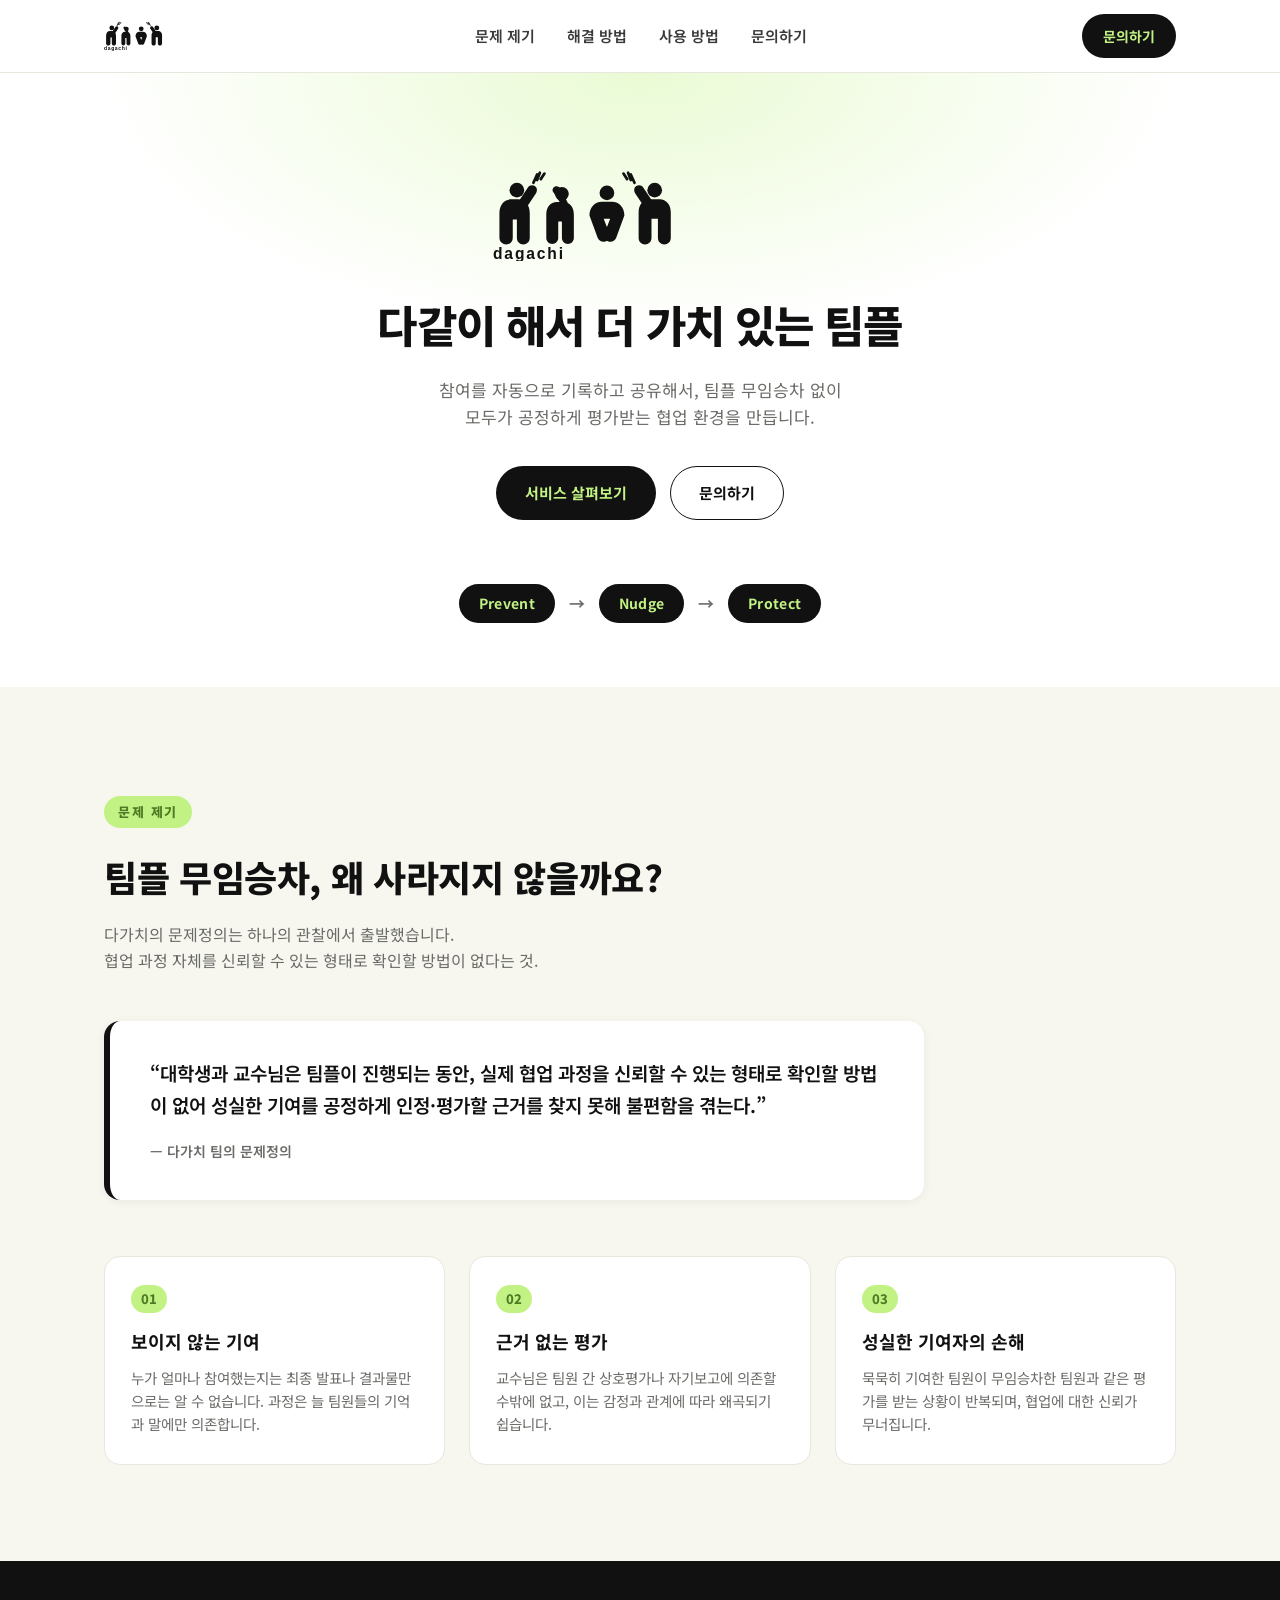
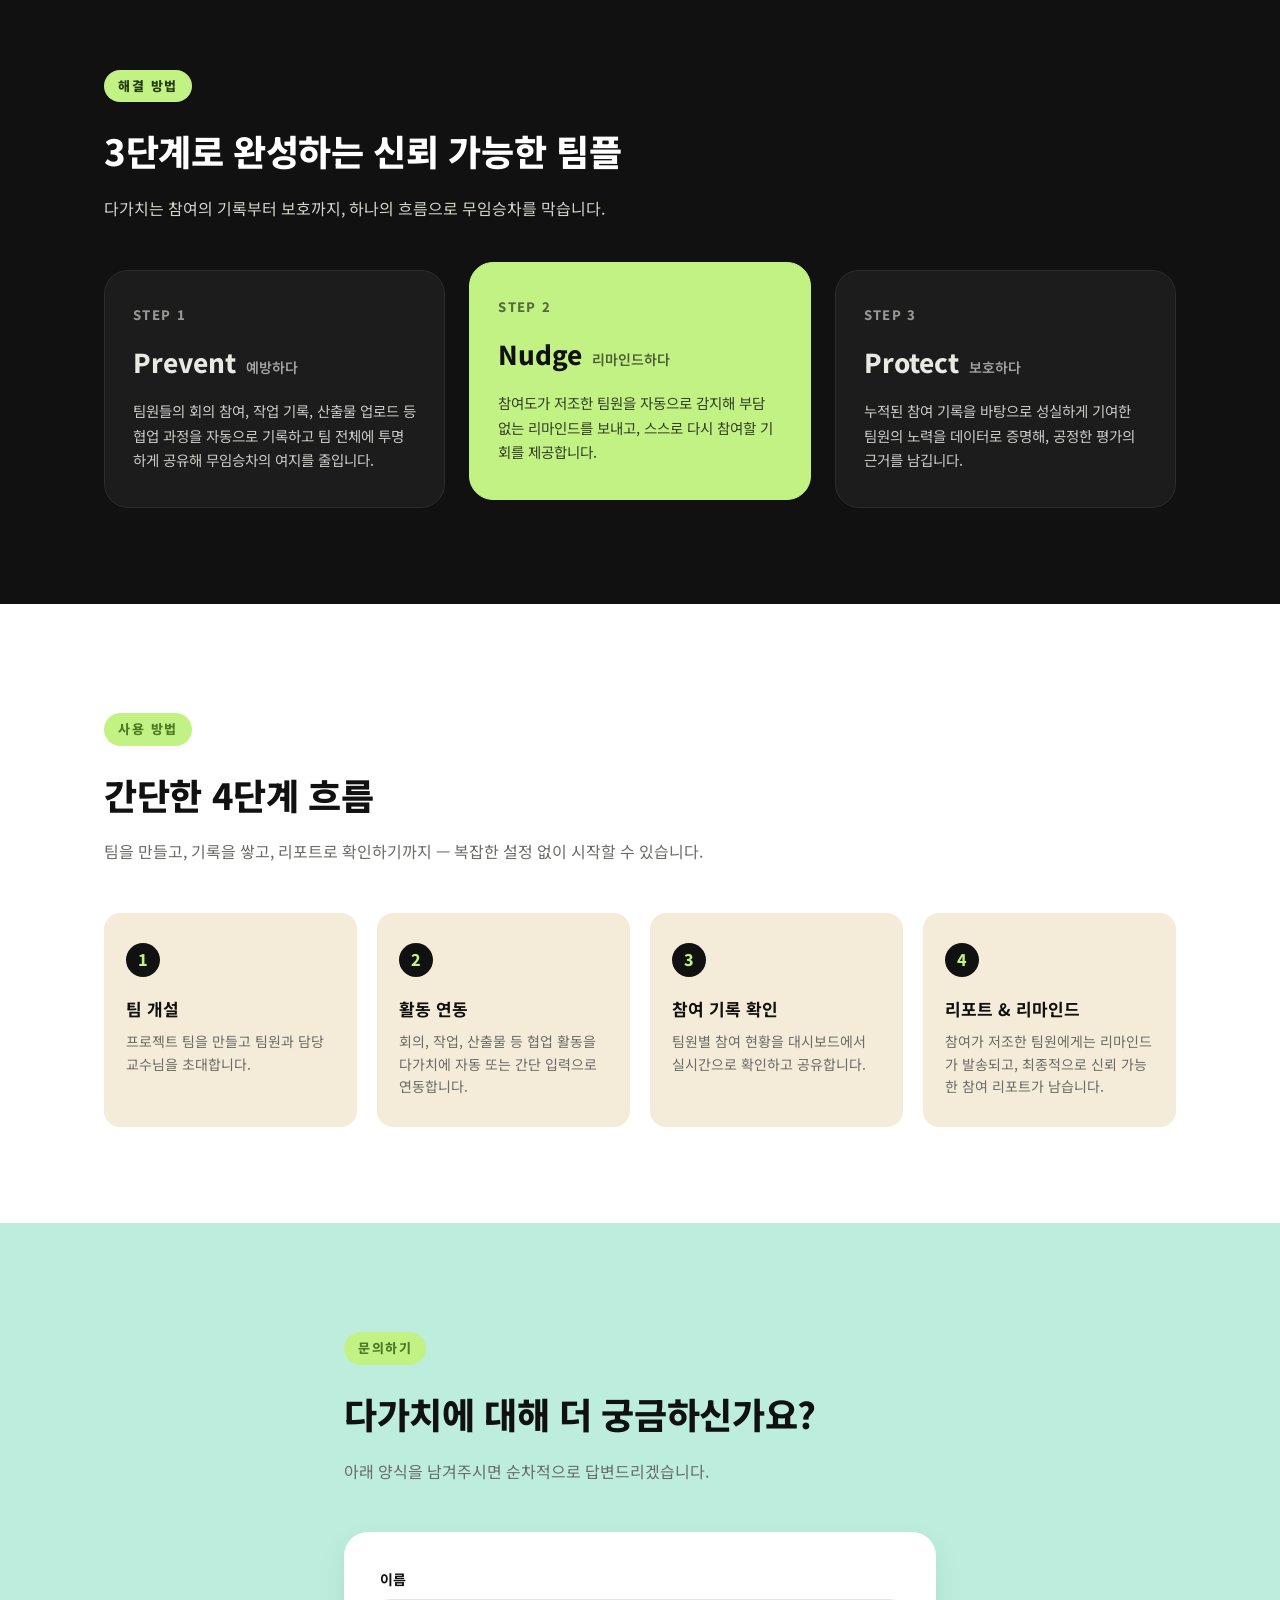
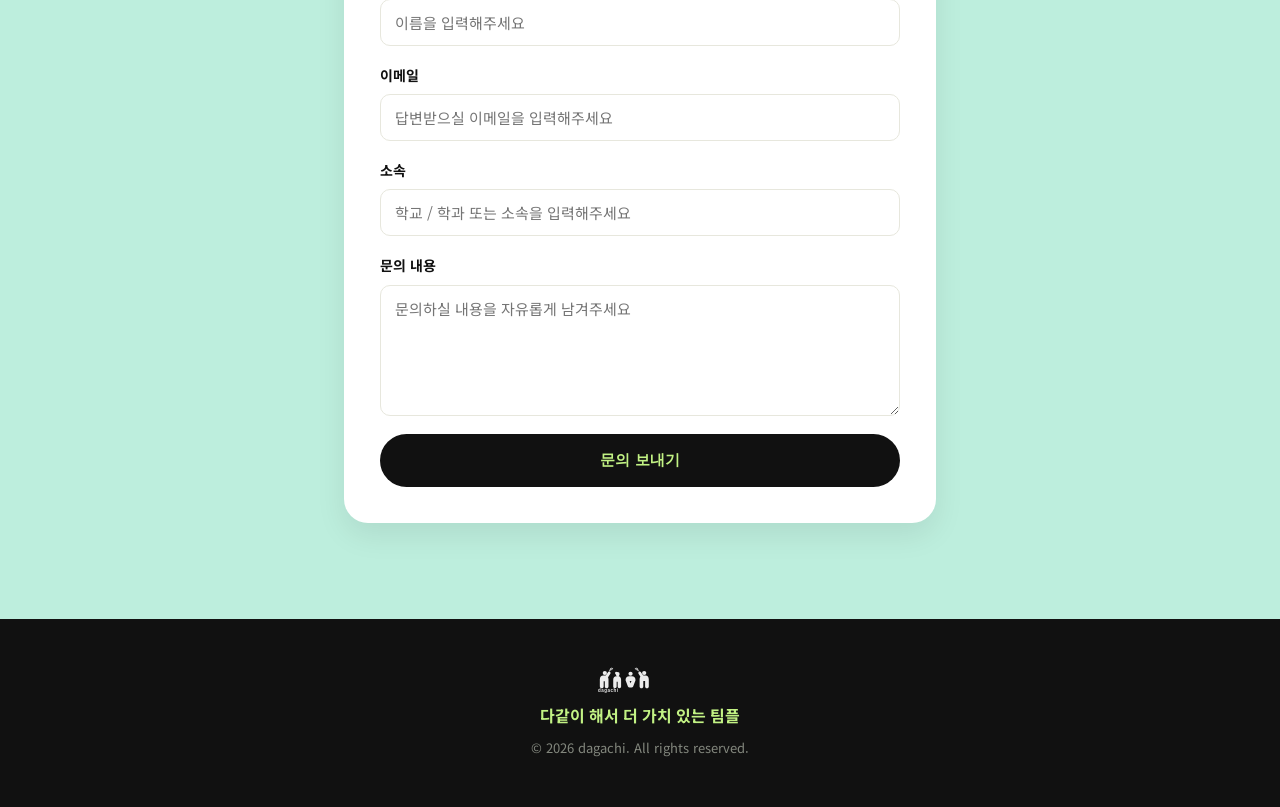
==== index.html @ b587f2cd "Add 다가치 intro website (Prevent-Nudge-Protect landing page) Static one-page site with hero, problem s" ====
<!DOCTYPE html>
<html lang="ko">
<head>
<meta charset="UTF-8">
<meta name="viewport" content="width=device-width, initial-scale=1.0">
<title>다가치 | 다같이 해서 더 가치 있는 팀플</title>
<meta name="description" content="다가치는 팀플 무임승차를 예방(Prevent)하고, 저조한 참여를 리마인드(Nudge)하며, 성실한 기여를 보호(Protect)하는 팀 프로젝트 협업 신뢰 서비스입니다.">
<link rel="icon" type="image/svg+xml" href="assets/favicon.svg">
<link rel="preconnect" href="https://fonts.googleapis.com">
<link rel="preconnect" href="https://fonts.gstatic.com" crossorigin>
<link href="https://fonts.googleapis.com/css2?family=Pretendard:wght@400;500;600;700;800&family=Noto+Sans+KR:wght@400;500;700;900&display=swap" rel="stylesheet">
<link rel="stylesheet" href="styles.css">
</head>
<body>

<header class="site-header" id="top">
  <div class="container header-inner">
    <a class="brand" href="#top">
      <img src="assets/logo.svg" alt="다가치 로고" class="brand-logo">
    </a>
    <nav class="nav" aria-label="주요 메뉴">
      <a href="#problem">문제 제기</a>
      <a href="#solution">해결 방법</a>
      <a href="#howto">사용 방법</a>
      <a href="#contact">문의하기</a>
    </nav>
    <a href="#contact" class="btn btn-primary btn-small">문의하기</a>
  </div>
</header>

<main>

  <!-- 1. Hero -->
  <section class="hero">
    <div class="container hero-inner">
      <img src="assets/logo.svg" alt="다가치 로고" class="hero-logo">
      <p class="hero-tagline">다같이 해서 더 가치 있는 팀플</p>
      <p class="hero-sub">참여를 자동으로 기록하고 공유해서, 팀플 무임승차 없이<br class="only-desktop"> 모두가 공정하게 평가받는 협업 환경을 만듭니다.</p>
      <div class="hero-actions">
        <a href="#solution" class="btn btn-primary">서비스 살펴보기</a>
        <a href="#contact" class="btn btn-outline">문의하기</a>
      </div>
    </div>
    <div class="hero-badge-row">
      <span class="chip">Prevent</span>
      <span class="chip-arrow">→</span>
      <span class="chip">Nudge</span>
      <span class="chip-arrow">→</span>
      <span class="chip">Protect</span>
    </div>
  </section>

  <!-- 2. Problem -->
  <section class="problem" id="problem">
    <div class="container">
      <p class="eyebrow">문제 제기</p>
      <h2 class="section-title">팀플 무임승차, 왜 사라지지 않을까요?</h2>
      <p class="section-desc">
        다가치의 문제정의는 하나의 관찰에서 출발했습니다.<br>
        협업 과정 자체를 신뢰할 수 있는 형태로 확인할 방법이 없다는 것.
      </p>

      <blockquote class="problem-quote">
        “대학생과 교수님은 팀플이 진행되는 동안, 실제 협업 과정을 신뢰할 수 있는 형태로
        확인할 방법이 없어 성실한 기여를 공정하게 인정·평가할 근거를 찾지 못해
        불편함을 겪는다.”
        <span class="quote-source">— 다가치 팀의 문제정의</span>
      </blockquote>

      <div class="problem-grid">
        <div class="problem-card">
          <span class="problem-num">01</span>
          <h3>보이지 않는 기여</h3>
          <p>누가 얼마나 참여했는지는 최종 발표나 결과물만으로는 알 수 없습니다. 과정은 늘 팀원들의 기억과 말에만 의존합니다.</p>
        </div>
        <div class="problem-card">
          <span class="problem-num">02</span>
          <h3>근거 없는 평가</h3>
          <p>교수님은 팀원 간 상호평가나 자기보고에 의존할 수밖에 없고, 이는 감정과 관계에 따라 왜곡되기 쉽습니다.</p>
        </div>
        <div class="problem-card">
          <span class="problem-num">03</span>
          <h3>성실한 기여자의 손해</h3>
          <p>묵묵히 기여한 팀원이 무임승차한 팀원과 같은 평가를 받는 상황이 반복되며, 협업에 대한 신뢰가 무너집니다.</p>
        </div>
      </div>
    </div>
  </section>

  <!-- 3. Solution -->
  <section class="solution" id="solution">
    <div class="container">
      <p class="eyebrow eyebrow-light">해결 방법</p>
      <h2 class="section-title section-title-light">3단계로 완성하는 신뢰 가능한 팀플</h2>
      <p class="section-desc section-desc-light">
        다가치는 참여의 기록부터 보호까지, 하나의 흐름으로 무임승차를 막습니다.
      </p>

      <div class="solution-steps">
        <div class="step-card">
          <div class="step-index">STEP 1</div>
          <h3 class="step-title">Prevent<span class="step-kor">예방하다</span></h3>
          <p class="step-desc">팀원들의 회의 참여, 작업 기록, 산출물 업로드 등 협업 과정을 자동으로 기록하고 팀 전체에 투명하게 공유해 무임승차의 여지를 줄입니다.</p>
        </div>
        <div class="step-card step-card-accent">
          <div class="step-index">STEP 2</div>
          <h3 class="step-title">Nudge<span class="step-kor">리마인드하다</span></h3>
          <p class="step-desc">참여도가 저조한 팀원을 자동으로 감지해 부담 없는 리마인드를 보내고, 스스로 다시 참여할 기회를 제공합니다.</p>
        </div>
        <div class="step-card">
          <div class="step-index">STEP 3</div>
          <h3 class="step-title">Protect<span class="step-kor">보호하다</span></h3>
          <p class="step-desc">누적된 참여 기록을 바탕으로 성실하게 기여한 팀원의 노력을 데이터로 증명해, 공정한 평가의 근거를 남깁니다.</p>
        </div>
      </div>
    </div>
  </section>

  <!-- 4. How to use -->
  <section class="howto" id="howto">
    <div class="container">
      <p class="eyebrow">사용 방법</p>
      <h2 class="section-title">간단한 4단계 흐름</h2>
      <p class="section-desc">팀을 만들고, 기록을 쌓고, 리포트로 확인하기까지 — 복잡한 설정 없이 시작할 수 있습니다.</p>

      <ol class="flow">
        <li class="flow-item">
          <div class="flow-num">1</div>
          <h3>팀 개설</h3>
          <p>프로젝트 팀을 만들고 팀원과 담당 교수님을 초대합니다.</p>
        </li>
        <li class="flow-item">
          <div class="flow-num">2</div>
          <h3>활동 연동</h3>
          <p>회의, 작업, 산출물 등 협업 활동을 다가치에 자동 또는 간단 입력으로 연동합니다.</p>
        </li>
        <li class="flow-item">
          <div class="flow-num">3</div>
          <h3>참여 기록 확인</h3>
          <p>팀원별 참여 현황을 대시보드에서 실시간으로 확인하고 공유합니다.</p>
        </li>
        <li class="flow-item">
          <div class="flow-num">4</div>
          <h3>리포트 &amp; 리마인드</h3>
          <p>참여가 저조한 팀원에게는 리마인드가 발송되고, 최종적으로 신뢰 가능한 참여 리포트가 남습니다.</p>
        </li>
      </ol>
    </div>
  </section>

  <!-- 5. Contact -->
  <section class="contact" id="contact">
    <div class="container contact-inner">
      <p class="eyebrow">문의하기</p>
      <h2 class="section-title">다가치에 대해 더 궁금하신가요?</h2>
      <p class="section-desc">아래 양식을 남겨주시면 순차적으로 답변드리겠습니다.</p>

      <form class="contact-form" id="contact-form">
        <div class="form-row">
          <label for="name">이름</label>
          <input type="text" id="name" name="name" placeholder="이름을 입력해주세요">
        </div>
        <div class="form-row">
          <label for="email">이메일</label>
          <input type="email" id="email" name="email" placeholder="답변받으실 이메일을 입력해주세요">
        </div>
        <div class="form-row">
          <label for="affiliation">소속</label>
          <input type="text" id="affiliation" name="affiliation" placeholder="학교 / 학과 또는 소속을 입력해주세요">
        </div>
        <div class="form-row">
          <label for="message">문의 내용</label>
          <textarea id="message" name="message" rows="5" placeholder="문의하실 내용을 자유롭게 남겨주세요"></textarea>
        </div>
        <button type="submit" class="btn btn-primary btn-full">문의 보내기</button>
        <p class="form-note" id="form-note" hidden></p>
      </form>
    </div>
  </section>

</main>

<footer class="site-footer">
  <div class="container footer-inner">
    <img src="assets/logo.svg" alt="다가치 로고" class="footer-logo">
    <p class="footer-tagline">다같이 해서 더 가치 있는 팀플</p>
    <p class="footer-copy">© 2026 dagachi. All rights reserved.</p>
  </div>
</footer>

<script src="script.js"></script>
</body>
</html>
---- styles.css ----
/* ---------- Tokens ---------- */
:root{
  --ink: #111111;
  --ink-soft: #3a3a3a;
  --gray: #6b6b68;
  --paper: #ffffff;
  --cream: #f7f7f0;
  --line: #e7e7dd;

  --lime: #c2f284;
  --lime-dark: #8fce4b;
  --lime-deep: #4f7a25;
  --mint: #bdeedd;
  --sand: #f4ecd8;

  --radius-sm: 10px;
  --radius-md: 16px;
  --radius-lg: 24px;
  --shadow-sm: 0 2px 10px rgba(17,17,17,0.06);
  --shadow-md: 0 12px 30px rgba(17,17,17,0.08);

  --font: 'Pretendard', 'Noto Sans KR', -apple-system, BlinkMacSystemFont, 'Segoe UI', Roboto, sans-serif;
}

*{ box-sizing: border-box; }
html{ scroll-behavior: smooth; }
body{
  margin:0;
  font-family: var(--font);
  color: var(--ink);
  background: var(--paper);
  line-height: 1.6;
  -webkit-font-smoothing: antialiased;
}
img{ max-width:100%; display:block; }
a{ color:inherit; text-decoration:none; }
ul, ol{ margin:0; padding:0; list-style:none; }

.container{
  width: 100%;
  max-width: 1120px;
  margin: 0 auto;
  padding: 0 24px;
}

.only-desktop{ display:inline; }
@media (max-width:640px){ .only-desktop{ display:none; } }

/* ---------- Buttons & chips ---------- */
.btn{
  display:inline-flex;
  align-items:center;
  justify-content:center;
  gap:8px;
  padding: 14px 28px;
  border-radius: 999px;
  font-weight:700;
  font-size:15px;
  border: 1.5px solid transparent;
  cursor:pointer;
  transition: transform .15s ease, box-shadow .15s ease, background-color .15s ease, color .15s ease;
}
.btn-primary{
  background: var(--ink);
  color: var(--lime);
}
.btn-primary:hover{ transform: translateY(-2px); box-shadow: var(--shadow-md); }
.btn-outline{
  background: transparent;
  border-color: var(--ink);
  color: var(--ink);
}
.btn-outline:hover{ background: var(--ink); color: var(--lime); }
.btn-small{ padding:10px 20px; font-size:14px; }
.btn-full{ width:100%; padding:16px 28px; }

.chip{
  display:inline-block;
  padding: 8px 20px;
  border-radius: 999px;
  background: var(--ink);
  color: var(--lime);
  font-weight:700;
  font-size:14px;
  letter-spacing: .02em;
}
.chip-arrow{ color: var(--gray); font-weight:700; }

/* ---------- Header ---------- */
.site-header{
  position: sticky;
  top:0;
  z-index: 50;
  background: rgba(255,255,255,0.86);
  backdrop-filter: blur(10px);
  border-bottom: 1px solid var(--line);
}
.header-inner{
  display:flex;
  align-items:center;
  justify-content:space-between;
  padding-top:14px;
  padding-bottom:14px;
}
.brand-logo{ height: 30px; width:auto; }
.nav{ display:flex; gap:32px; }
.nav a{ font-weight:600; font-size:15px; color: var(--ink-soft); }
.nav a:hover{ color: var(--ink); }
@media (max-width: 780px){
  .nav{ display:none; }
}

/* ---------- Hero ---------- */
.hero{
  padding: 96px 0 64px;
  text-align:center;
  background:
    radial-gradient(60% 60% at 50% 0%, rgba(194,242,132,0.35), rgba(194,242,132,0) 70%),
    var(--paper);
}
.hero-inner{ display:flex; flex-direction:column; align-items:center; }
.hero-logo{ height: 92px; width:auto; margin-bottom: 28px; }
.hero-tagline{
  font-size: clamp(28px, 4.5vw, 44px);
  font-weight: 800;
  margin: 0 0 16px;
  letter-spacing: -0.02em;
}
.hero-sub{
  color: var(--gray);
  font-size: 17px;
  max-width: 560px;
  margin: 0 0 36px;
}
.hero-actions{ display:flex; gap:14px; flex-wrap:wrap; justify-content:center; }
.hero-badge-row{
  display:flex;
  align-items:center;
  justify-content:center;
  gap:14px;
  margin-top: 64px;
  flex-wrap: wrap;
}

/* ---------- Section shared ---------- */
section{ padding: 96px 0; }
.eyebrow{
  display:inline-block;
  font-weight:800;
  font-size:13px;
  letter-spacing: .12em;
  text-transform: uppercase;
  color: var(--lime-deep);
  background: var(--lime);
  padding: 6px 14px;
  border-radius: 999px;
  margin-bottom: 20px;
}
.eyebrow-light{ background: var(--lime); color:#233a10; }
.section-title{
  font-size: clamp(26px, 3.4vw, 36px);
  font-weight: 800;
  margin: 0 0 16px;
  letter-spacing: -0.01em;
}
.section-title-light{ color: var(--paper); }
.section-desc{
  color: var(--gray);
  font-size: 16px;
  max-width: 640px;
  margin: 0 0 48px;
}
.section-desc-light{ color: #cfd6c6; }

/* ---------- Problem ---------- */
.problem{ background: var(--cream); }
.problem-quote{
  margin: 0 0 56px;
  padding: 36px 40px;
  background: var(--paper);
  border-left: 6px solid var(--ink);
  border-radius: var(--radius-md);
  box-shadow: var(--shadow-sm);
  font-size: 19px;
  font-weight: 600;
  line-height: 1.7;
  color: var(--ink);
  max-width: 820px;
}
.quote-source{
  display:block;
  margin-top: 18px;
  font-size: 14px;
  font-weight: 600;
  color: var(--gray);
}
.problem-grid{
  display:grid;
  grid-template-columns: repeat(3, 1fr);
  gap: 24px;
}
@media (max-width: 860px){ .problem-grid{ grid-template-columns: 1fr; } }
.problem-card{
  background: var(--paper);
  border: 1px solid var(--line);
  border-radius: var(--radius-md);
  padding: 28px 26px;
}
.problem-num{
  display:inline-block;
  font-weight:800;
  font-size: 13px;
  color: var(--lime-deep);
  background: var(--lime);
  padding: 4px 10px;
  border-radius: 999px;
  margin-bottom: 14px;
}
.problem-card h3{ margin: 0 0 10px; font-size: 18px; }
.problem-card p{ margin:0; color: var(--gray); font-size: 14.5px; }

/* ---------- Solution ---------- */
.solution{ background: var(--ink); }
.solution-steps{
  display:grid;
  grid-template-columns: repeat(3, 1fr);
  gap: 24px;
}
@media (max-width: 860px){ .solution-steps{ grid-template-columns: 1fr; } }
.step-card{
  background: #1c1c1c;
  border: 1px solid #2c2c2c;
  border-radius: var(--radius-lg);
  padding: 34px 28px;
  color: #e9e9e3;
}
.step-card-accent{
  background: var(--lime);
  color: var(--ink);
  border-color: var(--lime);
  transform: translateY(-8px);
}
.step-index{
  font-size: 13px;
  font-weight: 800;
  letter-spacing: .1em;
  opacity: .6;
  margin-bottom: 16px;
}
.step-title{
  font-size: 26px;
  font-weight: 800;
  margin: 0 0 16px;
  display:flex;
  align-items:baseline;
  gap: 10px;
}
.step-kor{ font-size: 14px; font-weight:600; opacity:.65; }
.step-desc{ margin:0; font-size: 14.5px; line-height: 1.7; opacity:.85; }
.step-card-accent .step-desc{ opacity: .8; }

/* ---------- How to use ---------- */
.howto{ background: var(--paper); }
.flow{
  display:grid;
  grid-template-columns: repeat(4, 1fr);
  gap: 20px;
}
@media (max-width: 900px){ .flow{ grid-template-columns: 1fr 1fr; } }
@media (max-width: 560px){ .flow{ grid-template-columns: 1fr; } }
.flow-item{
  position:relative;
  background: var(--sand);
  border-radius: var(--radius-md);
  padding: 30px 22px;
}
.flow-num{
  width: 34px; height:34px;
  border-radius: 50%;
  background: var(--ink);
  color: var(--lime);
  display:flex; align-items:center; justify-content:center;
  font-weight:800;
  margin-bottom: 18px;
}
.flow-item h3{ margin:0 0 8px; font-size:17px; }
.flow-item p{ margin:0; color: var(--gray); font-size:14px; }

/* ---------- Contact ---------- */
.contact{ background: var(--mint); }
.contact-inner{ max-width: 640px; }
.contact-form{
  background: var(--paper);
  border-radius: var(--radius-lg);
  padding: 36px;
  box-shadow: var(--shadow-md);
  display:flex;
  flex-direction: column;
  gap: 18px;
}
.form-row{ display:flex; flex-direction:column; gap:8px; }
.form-row label{ font-size:14px; font-weight:700; }
.form-row input,
.form-row textarea{
  border: 1.5px solid var(--line);
  border-radius: var(--radius-sm);
  padding: 12px 14px;
  font-family: inherit;
  font-size: 15px;
  color: var(--ink);
  background: var(--paper);
  resize: vertical;
  transition: border-color .15s ease, box-shadow .15s ease;
}
.form-row input:focus,
.form-row textarea:focus{
  outline:none;
  border-color: var(--lime-dark);
  box-shadow: 0 0 0 4px rgba(194,242,132,0.4);
}
.form-note{
  text-align:center;
  font-size: 14px;
  font-weight:600;
  color: var(--lime-deep);
}

/* ---------- Footer ---------- */
.site-footer{
  background: var(--ink);
  color: #cfd6c6;
  padding: 48px 0;
}
.footer-inner{ text-align:center; display:flex; flex-direction:column; align-items:center; gap:10px; }
.footer-logo{ height: 26px; filter: invert(1) brightness(1.6); opacity:.92; }
.footer-tagline{ font-weight:700; color: var(--lime); margin:0; }
.footer-copy{ font-size:13px; opacity:.6; margin:0; }
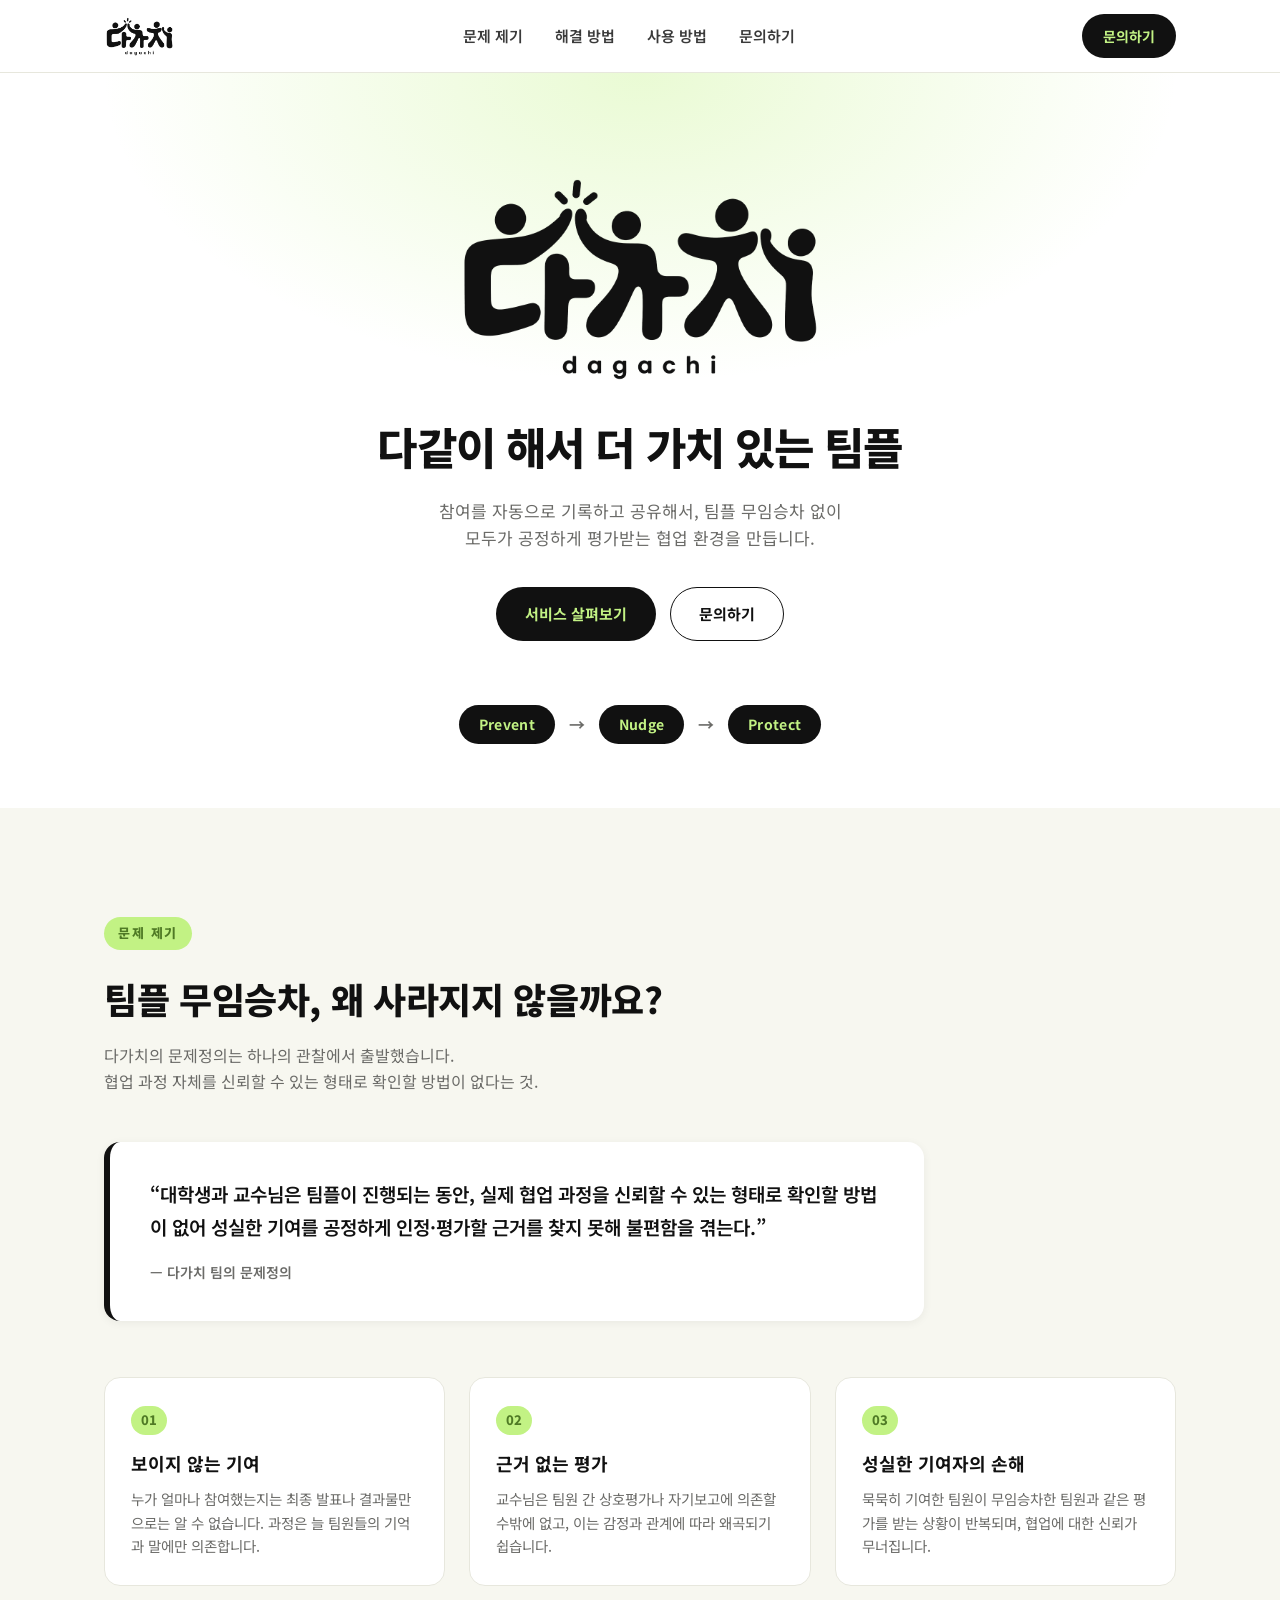
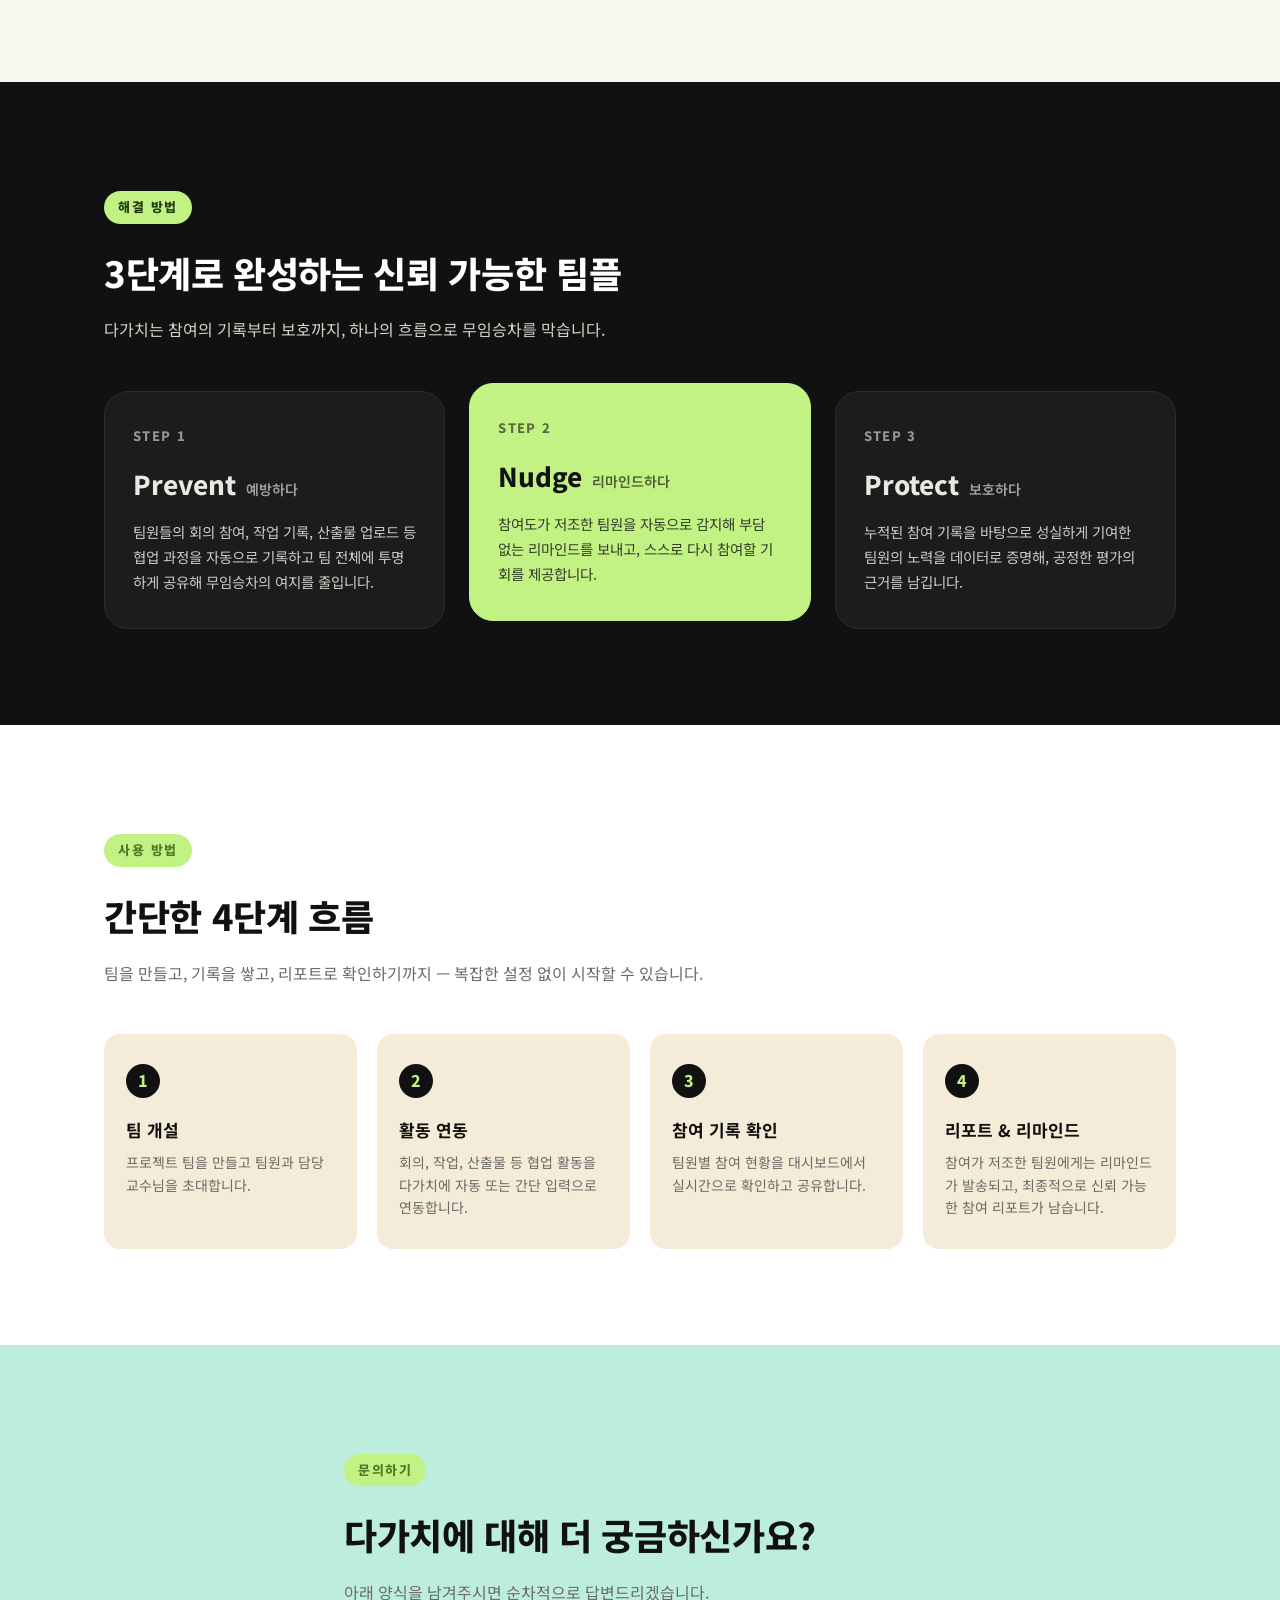
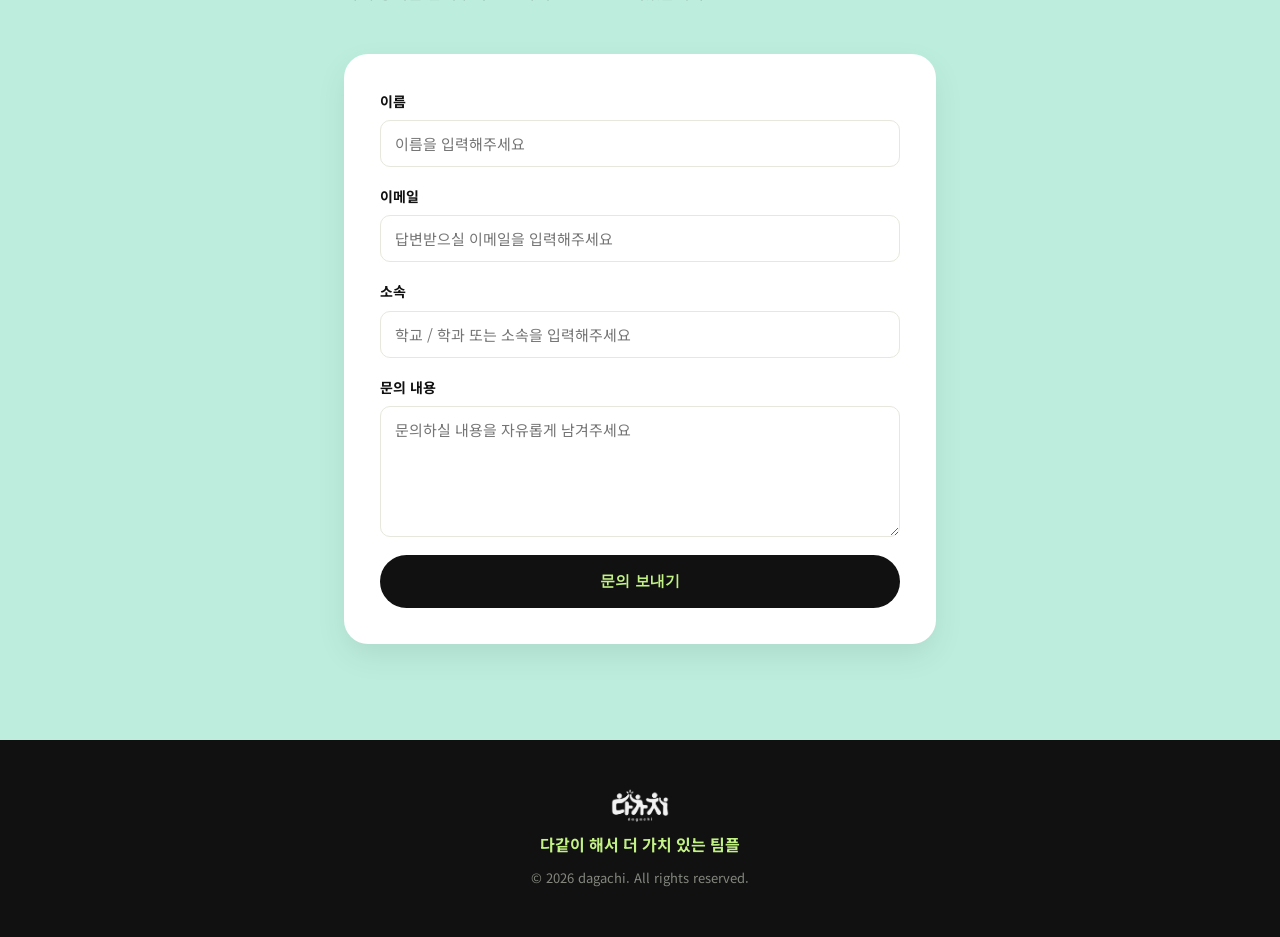
==== commit 99528e50: "Replace placeholder logo with real 다가치 brand mark Crop the uploaded 다가치.png into transparent-backgro" ====
--- a/index.html
+++ b/index.html
@@ -5,7 +5,7 @@
 <meta name="viewport" content="width=device-width, initial-scale=1.0">
 <title>다가치 | 다같이 해서 더 가치 있는 팀플</title>
 <meta name="description" content="다가치는 팀플 무임승차를 예방(Prevent)하고, 저조한 참여를 리마인드(Nudge)하며, 성실한 기여를 보호(Protect)하는 팀 프로젝트 협업 신뢰 서비스입니다.">
-<link rel="icon" type="image/svg+xml" href="assets/favicon.svg">
+<link rel="icon" type="image/png" href="assets/favicon.png">
 <link rel="preconnect" href="https://fonts.googleapis.com">
 <link rel="preconnect" href="https://fonts.gstatic.com" crossorigin>
 <link href="https://fonts.googleapis.com/css2?family=Pretendard:wght@400;500;600;700;800&family=Noto+Sans+KR:wght@400;500;700;900&display=swap" rel="stylesheet">
@@ -16,7 +16,7 @@
 <header class="site-header" id="top">
   <div class="container header-inner">
     <a class="brand" href="#top">
-      <img src="assets/logo.svg" alt="다가치 로고" class="brand-logo">
+      <img src="assets/logo-mark.png" alt="다가치 로고" class="brand-logo">
     </a>
     <nav class="nav" aria-label="주요 메뉴">
       <a href="#problem">문제 제기</a>
@@ -33,7 +33,7 @@
   <!-- 1. Hero -->
   <section class="hero">
     <div class="container hero-inner">
-      <img src="assets/logo.svg" alt="다가치 로고" class="hero-logo">
+      <img src="assets/logo-mark.png" alt="다가치 로고" class="hero-logo">
       <p class="hero-tagline">다같이 해서 더 가치 있는 팀플</p>
       <p class="hero-sub">참여를 자동으로 기록하고 공유해서, 팀플 무임승차 없이<br class="only-desktop"> 모두가 공정하게 평가받는 협업 환경을 만듭니다.</p>
       <div class="hero-actions">
@@ -182,7 +182,7 @@
 
 <footer class="site-footer">
   <div class="container footer-inner">
-    <img src="assets/logo.svg" alt="다가치 로고" class="footer-logo">
+    <img src="assets/logo-mark-white.png" alt="다가치 로고" class="footer-logo">
     <p class="footer-tagline">다같이 해서 더 가치 있는 팀플</p>
     <p class="footer-copy">© 2026 dagachi. All rights reserved.</p>
   </div>
--- a/styles.css
+++ b/styles.css
@@ -102,7 +102,7 @@
   padding-top:14px;
   padding-bottom:14px;
 }
-.brand-logo{ height: 30px; width:auto; }
+.brand-logo{ height: 40px; width:auto; }
 .nav{ display:flex; gap:32px; }
 .nav a{ font-weight:600; font-size:15px; color: var(--ink-soft); }
 .nav a:hover{ color: var(--ink); }
@@ -119,7 +119,7 @@
     var(--paper);
 }
 .hero-inner{ display:flex; flex-direction:column; align-items:center; }
-.hero-logo{ height: 92px; width:auto; margin-bottom: 28px; }
+.hero-logo{ width: min(380px, 82vw); height:auto; margin-bottom: 28px; }
 .hero-tagline{
   font-size: clamp(28px, 4.5vw, 44px);
   font-weight: 800;
@@ -332,6 +332,6 @@
   padding: 48px 0;
 }
 .footer-inner{ text-align:center; display:flex; flex-direction:column; align-items:center; gap:10px; }
-.footer-logo{ height: 26px; filter: invert(1) brightness(1.6); opacity:.92; }
+.footer-logo{ height: 34px; width:auto; opacity:.95; }
 .footer-tagline{ font-weight:700; color: var(--lime); margin:0; }
 .footer-copy{ font-size:13px; opacity:.6; margin:0; }
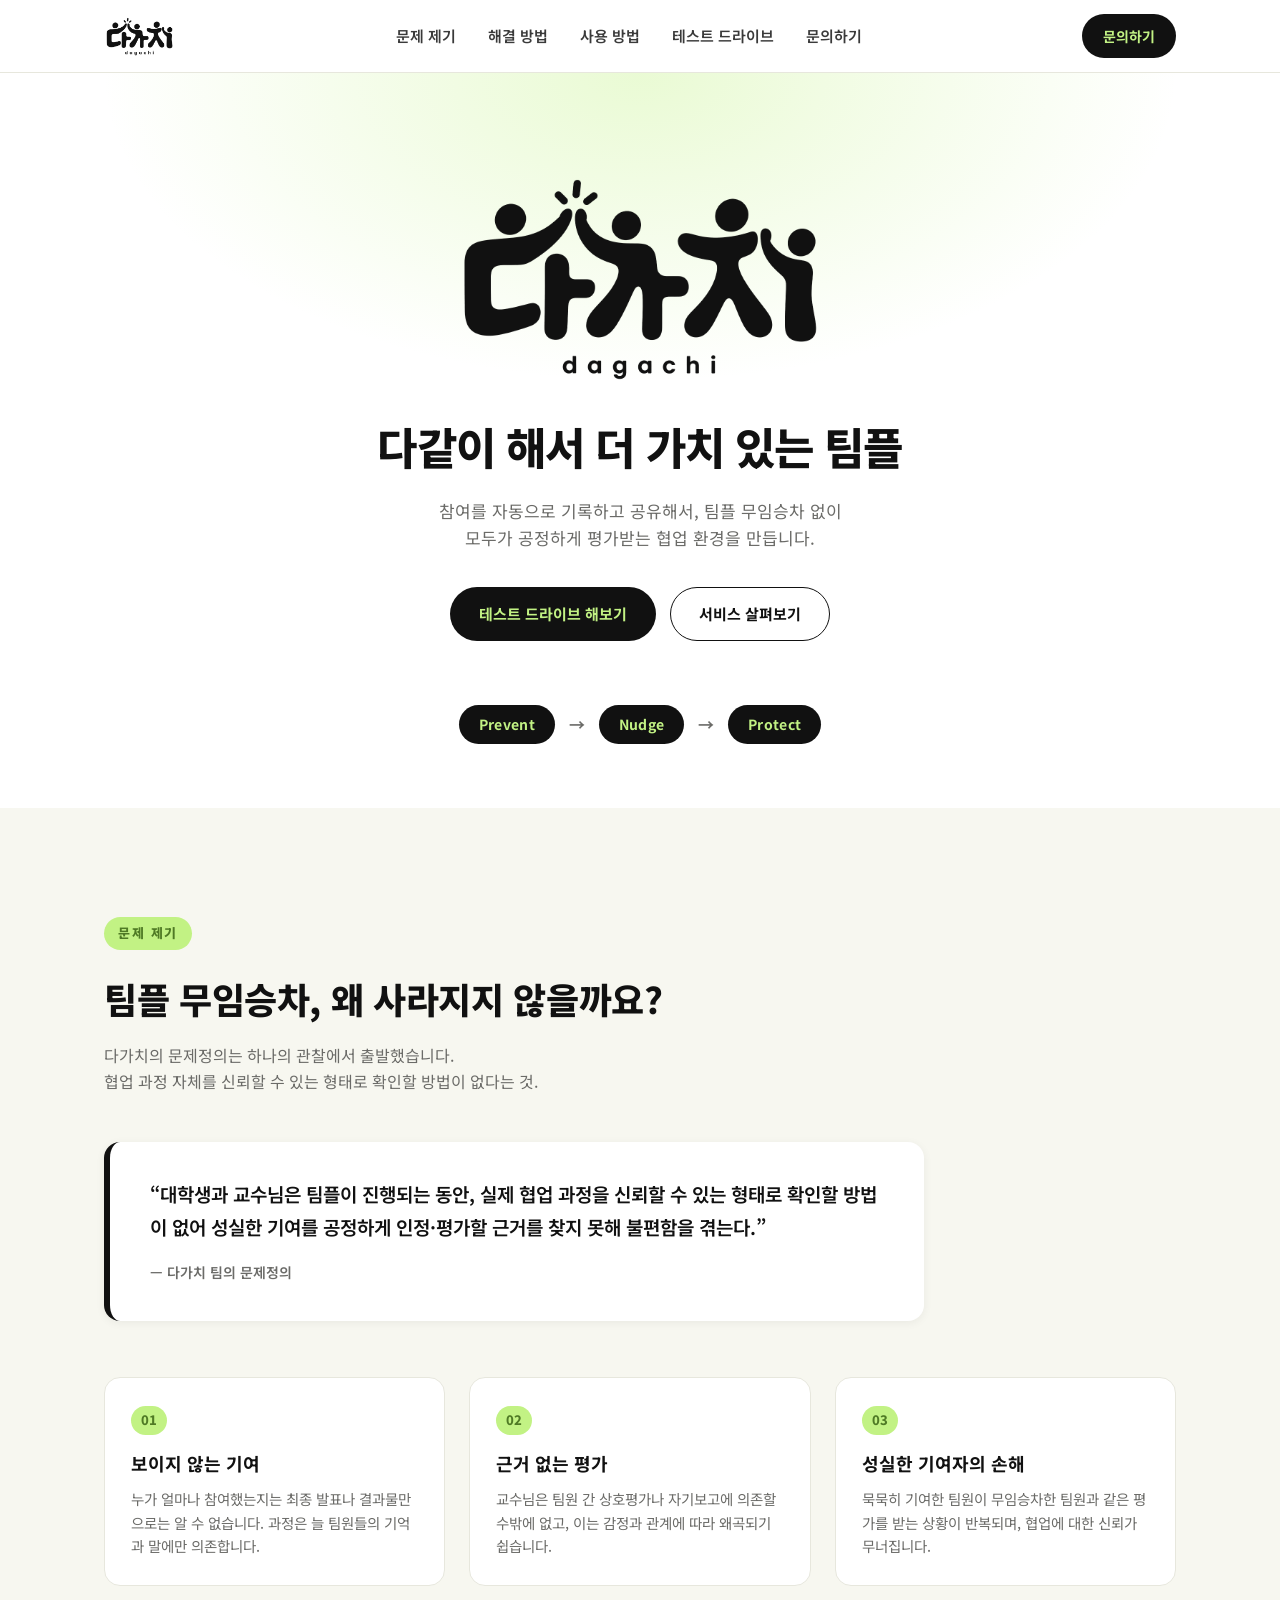
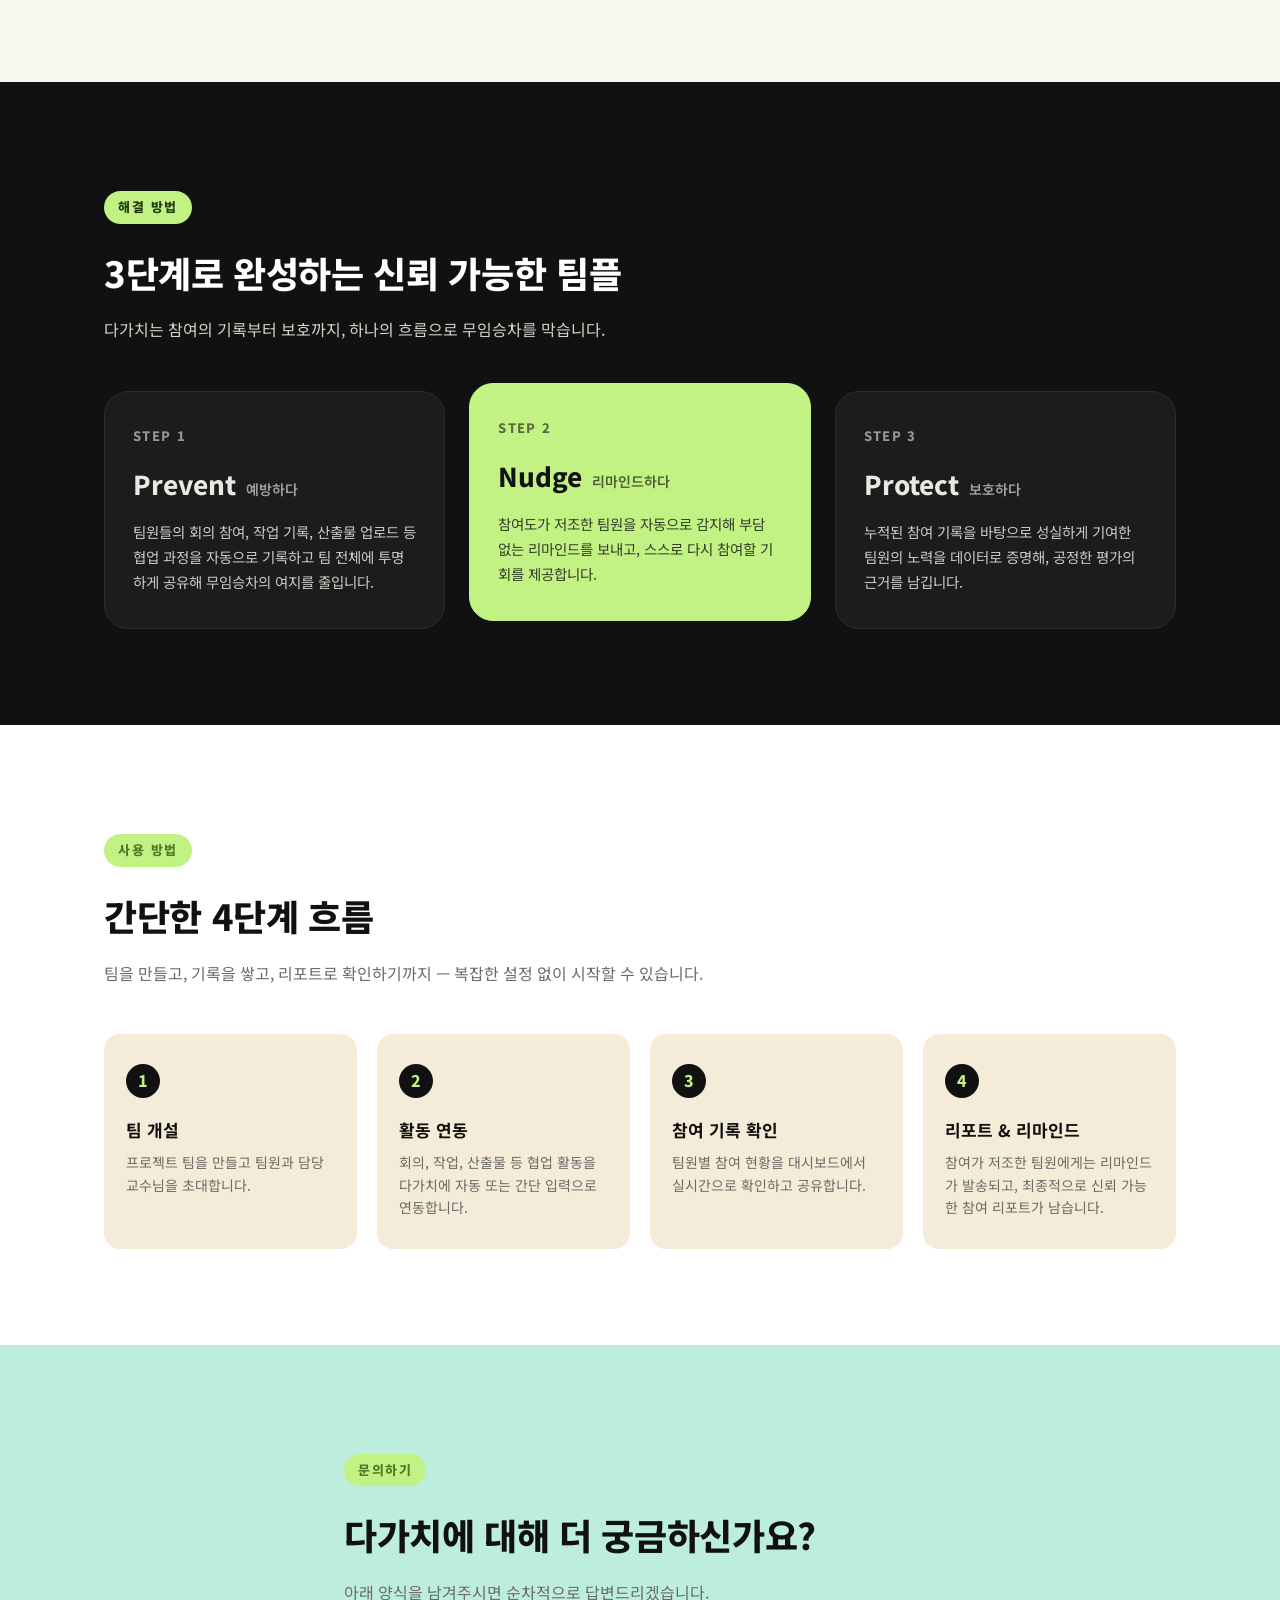
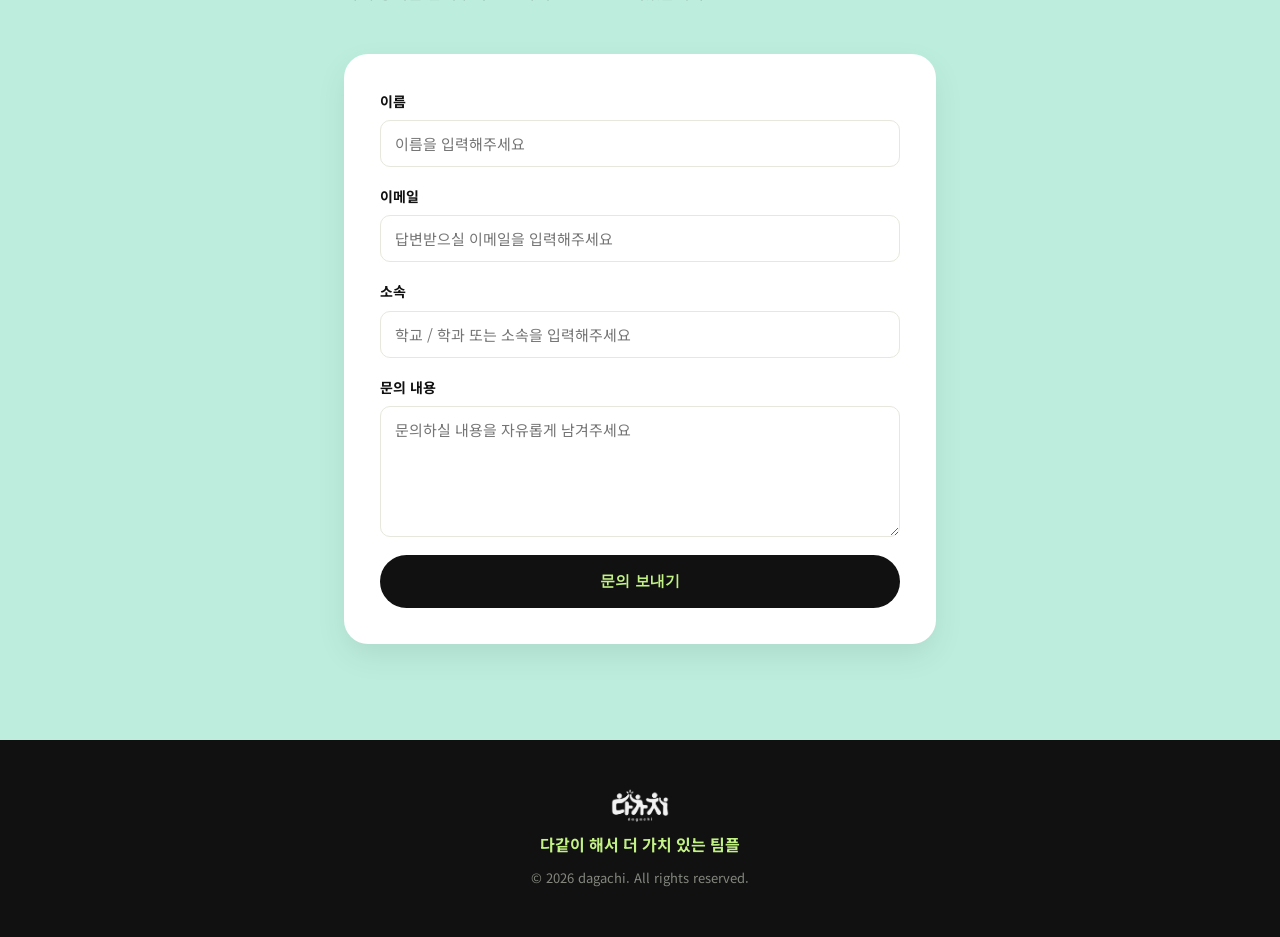
==== commit 625bdc5c: "Add interactive test-drive page (team room, invites, activity log, peer review) New test-drive.html/" ====
--- a/index.html
+++ b/index.html
@@ -8,7 +8,7 @@
 <link rel="icon" type="image/png" href="assets/favicon.png">
 <link rel="preconnect" href="https://fonts.googleapis.com">
 <link rel="preconnect" href="https://fonts.gstatic.com" crossorigin>
-<link href="https://fonts.googleapis.com/css2?family=Pretendard:wght@400;500;600;700;800&family=Noto+Sans+KR:wght@400;500;700;900&display=swap" rel="stylesheet">
+<link href="https://fonts.googleapis.com/css2?family=Noto+Sans+KR:wght@400;500;700;900&display=swap" rel="stylesheet">
 <link rel="stylesheet" href="styles.css">
 </head>
 <body>
@@ -22,6 +22,7 @@
       <a href="#problem">문제 제기</a>
       <a href="#solution">해결 방법</a>
       <a href="#howto">사용 방법</a>
+      <a href="test-drive.html">테스트 드라이브</a>
       <a href="#contact">문의하기</a>
     </nav>
     <a href="#contact" class="btn btn-primary btn-small">문의하기</a>
@@ -37,8 +38,8 @@
       <p class="hero-tagline">다같이 해서 더 가치 있는 팀플</p>
       <p class="hero-sub">참여를 자동으로 기록하고 공유해서, 팀플 무임승차 없이<br class="only-desktop"> 모두가 공정하게 평가받는 협업 환경을 만듭니다.</p>
       <div class="hero-actions">
-        <a href="#solution" class="btn btn-primary">서비스 살펴보기</a>
-        <a href="#contact" class="btn btn-outline">문의하기</a>
+        <a href="test-drive.html" class="btn btn-primary">테스트 드라이브 해보기</a>
+        <a href="#solution" class="btn btn-outline">서비스 살펴보기</a>
       </div>
     </div>
     <div class="hero-badge-row">
--- a/styles.css
+++ b/styles.css
@@ -19,7 +19,7 @@
   --shadow-sm: 0 2px 10px rgba(17,17,17,0.06);
   --shadow-md: 0 12px 30px rgba(17,17,17,0.08);
 
-  --font: 'Pretendard', 'Noto Sans KR', -apple-system, BlinkMacSystemFont, 'Segoe UI', Roboto, sans-serif;
+  --font: 'Noto Sans KR', -apple-system, BlinkMacSystemFont, 'Segoe UI', Roboto, sans-serif;
 }
 
 *{ box-sizing: border-box; }
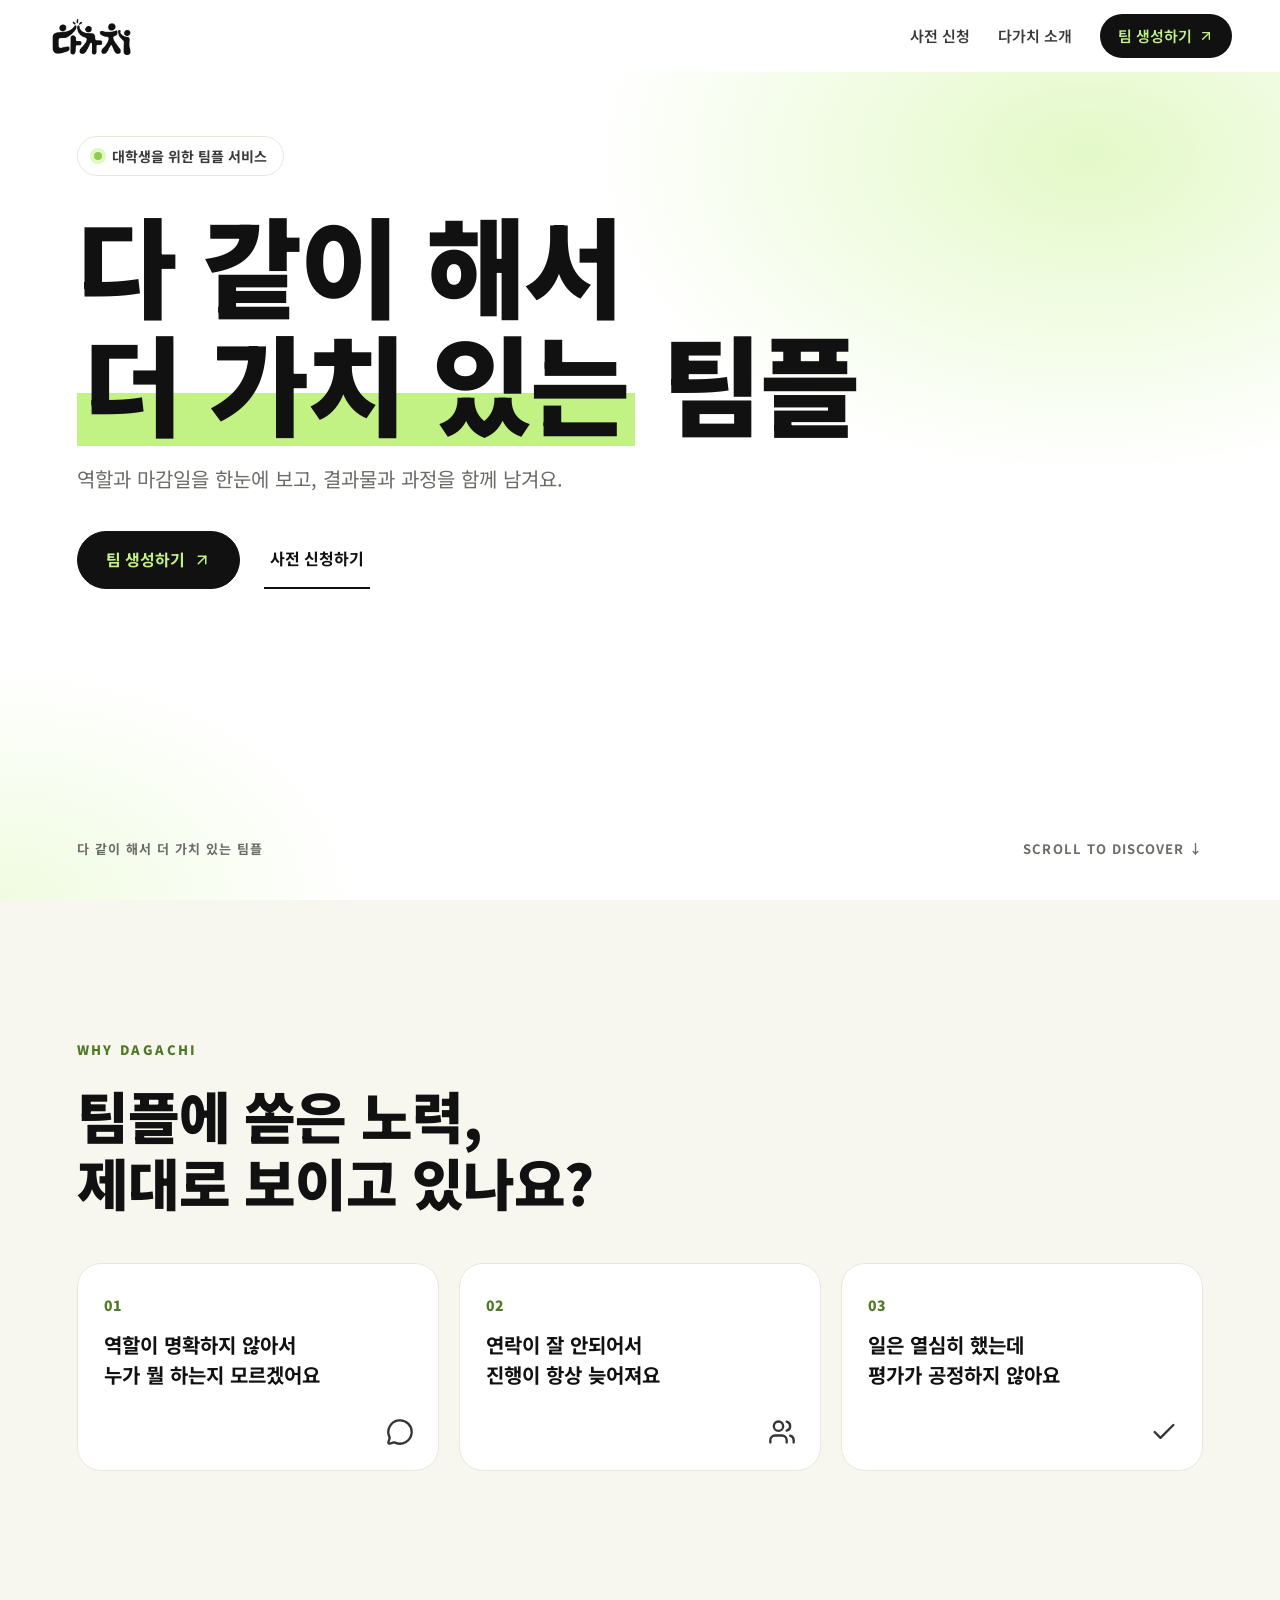
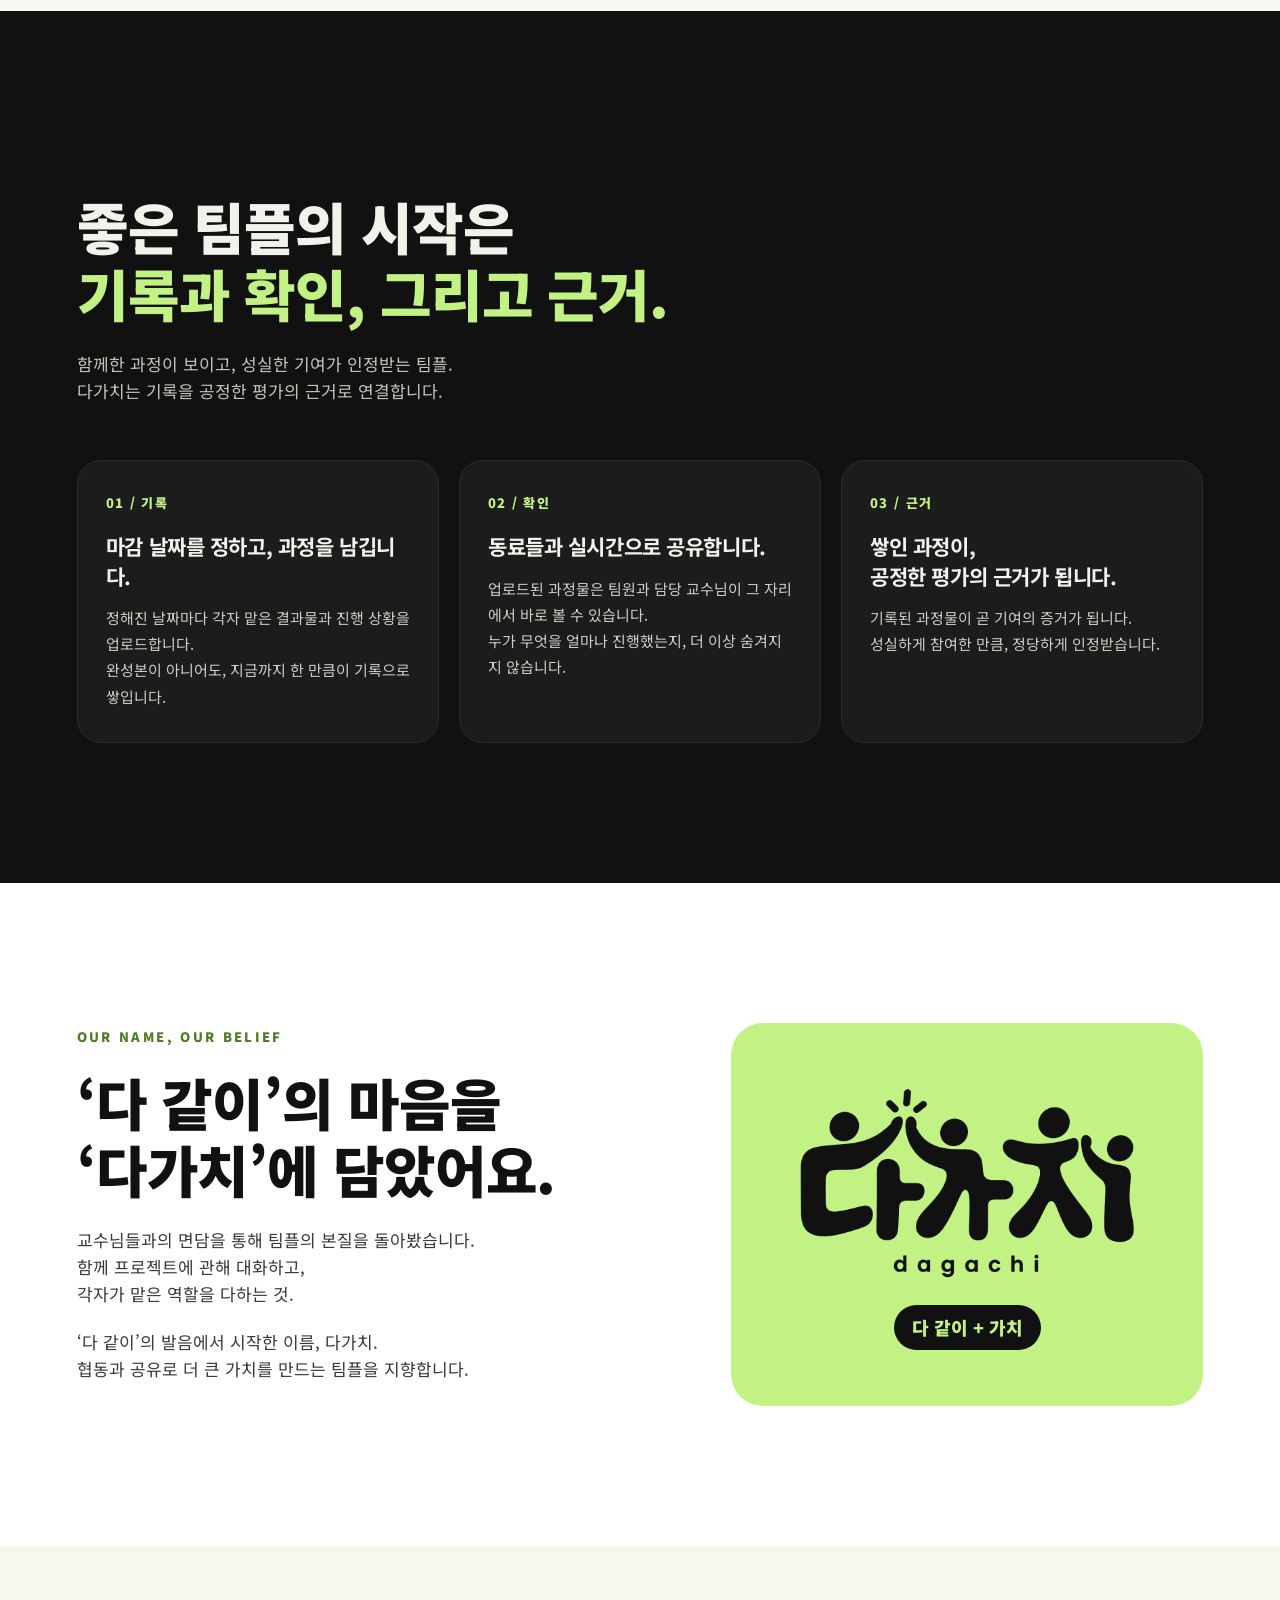
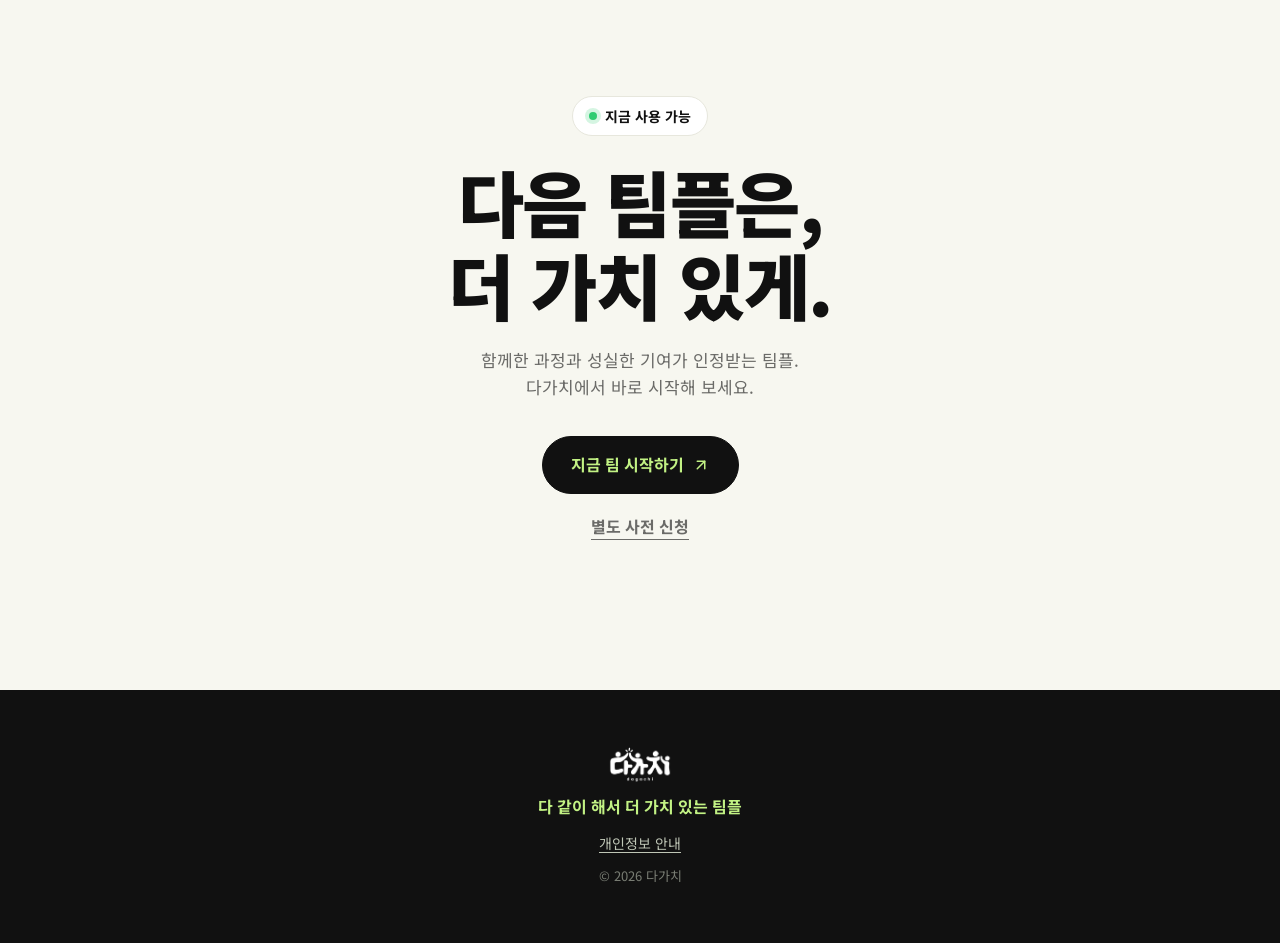
==== commit 03f9a0fc: "Rebuild landing page as a self-contained HTML + JS index.html Replace the Next.js-dependent markup w" ====
--- a/index.html
+++ b/index.html
@@ -1,194 +1,982 @@
 <!DOCTYPE html>
 <html lang="ko">
 <head>
-<meta charset="UTF-8">
-<meta name="viewport" content="width=device-width, initial-scale=1.0">
-<title>다가치 | 다같이 해서 더 가치 있는 팀플</title>
-<meta name="description" content="다가치는 팀플 무임승차를 예방(Prevent)하고, 저조한 참여를 리마인드(Nudge)하며, 성실한 기여를 보호(Protect)하는 팀 프로젝트 협업 신뢰 서비스입니다.">
+<meta charset="utf-8">
+<meta name="viewport" content="width=device-width, initial-scale=1">
+<title>다가치 — 다 같이 해서 더 가치 있는 팀플</title>
+<meta name="description" content="함께 이야기하고 각자의 역할을 다하는 팀플. 대학생의 더 나은 협업을 준비하는 다가치를 소개합니다.">
+<meta property="og:title" content="다가치 — 다 같이 해서 더 가치 있는 팀플">
+<meta property="og:description" content="역할과 마감일을 한눈에 보고, 결과물과 과정을 함께 남겨요.">
+<meta property="og:image" content="assets/logo-full.png">
 <link rel="icon" type="image/png" href="assets/favicon.png">
 <link rel="preconnect" href="https://fonts.googleapis.com">
 <link rel="preconnect" href="https://fonts.gstatic.com" crossorigin>
 <link href="https://fonts.googleapis.com/css2?family=Noto+Sans+KR:wght@400;500;700;900&display=swap" rel="stylesheet">
-<link rel="stylesheet" href="styles.css">
+
+<!-- Google Analytics (GA4) -->
+<script async src="https://www.googletagmanager.com/gtag/js?id=G-YH90YD4DW3"></script>
+<script>
+  window.dataLayer = window.dataLayer || [];
+  function gtag(){ dataLayer.push(arguments); }
+  gtag('js', new Date());
+  gtag('config', 'G-YH90YD4DW3');
+  document.documentElement.classList.add('js');
+</script>
+
+<style>
+  :root{
+    --ink:#111111;
+    --ink-soft:#3a3a3a;
+    --gray:#6b6b68;
+    --paper:#ffffff;
+    --cream:#f7f7f0;
+    --line:#e7e7dd;
+    --lime:#c2f284;
+    --lime-dark:#8fce4b;
+    --lime-deep:#4f7a25;
+    --danger:#c0392b;
+    --radius-sm:10px;
+    --radius-md:16px;
+    --radius-lg:24px;
+    --shadow-md:0 12px 30px rgba(17,17,17,.08);
+    --shadow-lg:0 24px 60px rgba(17,17,17,.18);
+    --header-h:72px;
+    --font:'Noto Sans KR',-apple-system,BlinkMacSystemFont,'Segoe UI',Roboto,sans-serif;
+  }
+  *{ box-sizing:border-box; }
+  html{ scroll-behavior:smooth; }
+  body{
+    margin:0; font-family:var(--font); color:var(--ink); background:var(--paper);
+    line-height:1.6; -webkit-font-smoothing:antialiased; overflow-x:hidden;
+  }
+  body.modal-open{ overflow:hidden; }
+  img{ max-width:100%; display:block; }
+  a{ color:inherit; text-decoration:none; }
+  button{ font:inherit; color:inherit; cursor:pointer; }
+  h1,h2,h3{ letter-spacing:-.02em; }
+  section[id]{ scroll-margin-top:var(--header-h); }
+  :focus-visible{ outline:3px solid var(--lime-dark); outline-offset:3px; border-radius:6px; }
+
+  .skip{
+    position:absolute; left:16px; top:-60px; z-index:200;
+    background:var(--ink); color:var(--lime); padding:10px 16px; border-radius:999px; font-weight:700;
+  }
+  .skip:focus{ top:12px; }
+
+  /* ---------- Header ---------- */
+  .header{
+    position:sticky; top:0; z-index:100; height:var(--header-h);
+    display:flex; align-items:center; justify-content:space-between; gap:16px;
+    padding:0 clamp(16px,4vw,48px);
+    background:rgba(255,255,255,.88); backdrop-filter:blur(10px);
+    border-bottom:1px solid transparent; transition:border-color .2s, box-shadow .2s;
+  }
+  .header.scrolled{ border-color:var(--line); box-shadow:0 4px 20px rgba(17,17,17,.05); }
+  .header .logo{ height:40px; width:auto; }
+  .header nav{ display:flex; align-items:center; gap:28px; }
+  .header nav a{ font-weight:600; font-size:15px; color:var(--ink-soft); transition:color .15s; }
+  .header nav a:hover{ color:var(--ink); }
+  .nav-cta{
+    display:inline-flex; align-items:center; gap:6px;
+    background:var(--ink); color:var(--lime)!important; padding:10px 18px; border-radius:999px;
+    transition:transform .15s, box-shadow .15s;
+  }
+  .nav-cta:hover{ transform:translateY(-2px); box-shadow:var(--shadow-md); }
+  .menu-toggle{
+    display:none; width:44px; height:44px; border:0; border-radius:12px; background:transparent;
+    align-items:center; justify-content:center;
+  }
+  .menu-toggle span,.menu-toggle span::before,.menu-toggle span::after{
+    display:block; width:22px; height:2px; background:var(--ink); border-radius:2px; position:relative;
+    transition:transform .2s, background .2s;
+  }
+  .menu-toggle span::before,.menu-toggle span::after{ content:""; position:absolute; left:0; }
+  .menu-toggle span::before{ top:-7px; }
+  .menu-toggle span::after{ top:7px; }
+  .menu-toggle[aria-expanded="true"] span{ background:transparent; }
+  .menu-toggle[aria-expanded="true"] span::before{ transform:translateY(7px) rotate(45deg); }
+  .menu-toggle[aria-expanded="true"] span::after{ transform:translateY(-7px) rotate(-45deg); }
+
+  @media (max-width:760px){
+    .menu-toggle{ display:inline-flex; }
+    .header nav{
+      position:absolute; top:var(--header-h); left:0; right:0;
+      flex-direction:column; align-items:stretch; gap:4px;
+      padding:12px 16px 20px; background:var(--paper); border-bottom:1px solid var(--line);
+      box-shadow:0 16px 30px rgba(17,17,17,.08);
+      display:none;
+    }
+    .header nav.open{ display:flex; }
+    .header nav a{ padding:12px 8px; font-size:16px; }
+    .nav-cta{ justify-content:center; margin-top:8px; }
+    html:not(.js) .header nav{ display:flex; position:static; box-shadow:none; flex-direction:row; padding:0; border:0; }
+  }
+
+  /* ---------- Buttons ---------- */
+  .primary,.btn{
+    display:inline-flex; align-items:center; justify-content:center; gap:8px;
+    padding:15px 28px; border-radius:999px; border:1.5px solid var(--ink);
+    background:var(--ink); color:var(--lime); font-weight:700; font-size:16px;
+    transition:transform .15s, box-shadow .15s, background .15s, color .15s;
+  }
+  .primary:hover,.btn:hover{ transform:translateY(-2px); box-shadow:var(--shadow-md); }
+  .btn-ghost{ background:transparent; color:var(--ink); }
+  .btn-ghost:hover{ background:var(--ink); color:var(--lime); }
+  .btn[disabled]{ opacity:.6; cursor:not-allowed; transform:none; box-shadow:none; }
+  .secondary-link{
+    font-weight:700; font-size:16px; padding:15px 6px;
+    border-bottom:2px solid var(--ink); border-radius:0;
+  }
+  .secondary-link:hover{ color:var(--lime-deep); border-color:var(--lime-deep); }
+
+  /* ---------- Hero ---------- */
+  .hero{
+    min-height:calc(100vh - var(--header-h)); min-height:calc(100svh - var(--header-h));
+    display:flex; flex-direction:column; justify-content:center;
+    padding:64px clamp(16px,6vw,96px) 40px; position:relative;
+    background:
+      radial-gradient(55% 55% at 85% 10%, rgba(194,242,132,.45), rgba(194,242,132,0) 70%),
+      radial-gradient(40% 40% at 0% 100%, rgba(194,242,132,.25), rgba(194,242,132,0) 70%),
+      var(--paper);
+  }
+  .eyebrow{
+    display:inline-flex; align-items:center; gap:10px; align-self:flex-start;
+    font-weight:700; font-size:14px; color:var(--ink-soft);
+    background:var(--paper); border:1px solid var(--line); padding:8px 16px; border-radius:999px;
+  }
+  .eyebrow span{ width:8px; height:8px; border-radius:50%; background:var(--lime-dark); box-shadow:0 0 0 4px rgba(194,242,132,.5); }
+  .hero h1{ font-size:clamp(44px,8.5vw,112px); line-height:1.08; font-weight:900; margin:28px 0 24px; }
+  .highlight{ background:linear-gradient(transparent 58%, var(--lime) 58%, var(--lime) 92%, transparent 92%); padding:0 .06em; }
+  .hero-copy{ font-size:clamp(17px,2vw,20px); color:var(--gray); margin:0 0 36px; max-width:560px; }
+  .hero-actions{ display:flex; align-items:center; gap:24px; flex-wrap:wrap; }
+  .hero-bottom{
+    display:flex; justify-content:space-between; gap:16px; flex-wrap:wrap;
+    margin-top:auto; padding-top:64px; font-size:13px; font-weight:700; letter-spacing:.08em; color:var(--gray);
+  }
+  .scroll-link{ background:none; border:0; padding:0; font-weight:700; letter-spacing:.08em; color:var(--gray); }
+  .scroll-link:hover{ color:var(--ink); }
+  .scroll-link .arrow{ display:inline-block; animation:bob 1.6s ease-in-out infinite; }
+  @keyframes bob{ 50%{ transform:translateY(4px); } }
+
+  /* ---------- Sections ---------- */
+  .section{ padding:clamp(80px,12vw,140px) clamp(16px,6vw,96px); }
+  .section-label{ font-size:13px; font-weight:900; letter-spacing:.18em; color:var(--lime-deep); margin-bottom:20px; }
+  .section h2{ font-size:clamp(30px,4.6vw,56px); line-height:1.2; font-weight:900; margin:0 0 24px; }
+  .section-copy{ font-size:17px; color:var(--gray); margin:0 0 56px; max-width:640px; }
+
+  .intro{ background:var(--cream); }
+  .questions{ display:grid; grid-template-columns:repeat(3,1fr); gap:20px; margin-top:48px; }
+  .questions > div{
+    position:relative; background:var(--paper); border:1px solid var(--line); border-radius:var(--radius-lg);
+    padding:28px 26px 80px; transition:transform .2s, box-shadow .2s;
+  }
+  .questions > div:hover{ transform:translateY(-4px); box-shadow:var(--shadow-md); }
+  .questions span{ font-weight:900; font-size:14px; color:var(--lime-deep); }
+  .questions p{ font-size:clamp(17px,1.8vw,20px); font-weight:700; margin:12px 0 0; line-height:1.5; }
+  .questions svg{ position:absolute; right:24px; bottom:24px; color:var(--ink); opacity:.85; }
+  @media (max-width:860px){ .questions{ grid-template-columns:1fr; } }
+
+  .values{ background:var(--ink); color:#f2f2ea; }
+  .values .section-label{ color:var(--lime); }
+  .values h2 span{ color:var(--lime); }
+  .values .section-copy{ color:#bfc6b6; }
+  .value-list{ display:grid; grid-template-columns:repeat(3,1fr); gap:20px; }
+  .value-list article{
+    background:#1c1c1c; border:1px solid #2c2c2c; border-radius:var(--radius-lg); padding:32px 28px;
+    transition:transform .2s, background .2s, border-color .2s;
+  }
+  .value-list article:hover{ transform:translateY(-4px); border-color:var(--lime); }
+  .value-num{ font-size:13px; font-weight:900; letter-spacing:.1em; color:var(--lime); margin-bottom:18px; }
+  .value-list h3{ font-size:21px; line-height:1.4; margin:0 0 14px; }
+  .value-list p{ margin:0; font-size:15px; color:#c9cfc0; line-height:1.75; }
+  @media (max-width:960px){ .value-list{ grid-template-columns:1fr; } }
+
+  .story{ display:grid; grid-template-columns:1.1fr .9fr; gap:clamp(32px,6vw,80px); align-items:center; }
+  .story p{ font-size:17px; color:var(--ink-soft); margin:0 0 20px; }
+  .brand-panel{
+    background:var(--lime); border-radius:32px; padding:clamp(32px,5vw,56px);
+    display:flex; flex-direction:column; align-items:center; gap:24px;
+  }
+  .brand-panel img{ width:100%; max-width:420px; height:auto; }
+  .brand-panel span{ font-weight:900; font-size:18px; background:var(--ink); color:var(--lime); padding:8px 18px; border-radius:999px; }
+  @media (max-width:860px){ .story{ grid-template-columns:1fr; } }
+
+  .closing{
+    text-align:center; padding:clamp(88px,12vw,150px) 16px; background:var(--cream);
+    display:flex; flex-direction:column; align-items:center;
+  }
+  .status{
+    display:inline-flex; align-items:center; gap:8px; font-weight:700; font-size:14px;
+    background:var(--paper); border:1px solid var(--line); padding:8px 16px; border-radius:999px;
+  }
+  .status::before{ content:""; width:8px; height:8px; border-radius:50%; background:#2ecc71; box-shadow:0 0 0 4px rgba(46,204,113,.2); }
+  .closing h2{ font-size:clamp(36px,6vw,72px); line-height:1.15; font-weight:900; margin:24px 0 20px; }
+  .closing p{ color:var(--gray); font-size:17px; margin:0 0 36px; }
+  .closing-signup{ margin-top:20px; font-weight:700; color:var(--gray); border-bottom:1.5px solid currentColor; }
+  .closing-signup:hover{ color:var(--ink); }
+
+  footer{
+    background:var(--ink); color:#bfc6b6; padding:56px 16px;
+    display:flex; flex-direction:column; align-items:center; gap:12px; text-align:center;
+  }
+  footer .logo{ height:36px; width:auto; }
+  footer p{ margin:0; color:var(--lime); font-weight:700; }
+  .privacy-link{ font-size:14px; text-decoration:underline; text-underline-offset:3px; }
+  .privacy-link:hover{ color:#fff; }
+  footer > span{ font-size:13px; opacity:.6; }
+
+  .to-top{
+    position:fixed; right:20px; bottom:20px; z-index:90; width:48px; height:48px; border-radius:50%;
+    border:0; background:var(--ink); color:var(--lime); box-shadow:var(--shadow-md);
+    display:flex; align-items:center; justify-content:center;
+    opacity:0; pointer-events:none; transform:translateY(10px); transition:opacity .2s, transform .2s;
+  }
+  .to-top.show{ opacity:1; pointer-events:auto; transform:none; }
+
+  /* ---------- Reveal (JS 있을 때만) ---------- */
+  .js .reveal{ opacity:0; transform:translateY(24px); transition:opacity .7s ease, transform .7s ease; }
+  .js .reveal.in{ opacity:1; transform:none; }
+  @media (prefers-reduced-motion:reduce){
+    html{ scroll-behavior:auto; }
+    .js .reveal{ opacity:1; transform:none; transition:none; }
+    .scroll-link .arrow{ animation:none; }
+  }
+
+  /* ---------- Modal (JS 없이도 :target 으로 열림) ---------- */
+  .modal{
+    position:fixed; inset:0; z-index:300; display:none;
+    align-items:flex-start; justify-content:center; padding:5vh 16px;
+    background:rgba(17,17,17,.55); overflow-y:auto;
+  }
+  html:not(.js) .modal:target,.modal.open{ display:flex; }
+  .modal-dialog{
+    position:relative; width:100%; max-width:560px; margin:auto;
+    background:var(--paper); border-radius:var(--radius-lg); box-shadow:var(--shadow-lg);
+    padding:clamp(28px,5vw,40px); animation:pop .25s ease;
+  }
+  @keyframes pop{ from{ opacity:0; transform:translateY(12px) scale(.98); } }
+  .modal-close{
+    position:absolute; top:14px; right:14px; width:40px; height:40px; border-radius:50%;
+    border:0; background:var(--cream); display:flex; align-items:center; justify-content:center; font-size:22px; line-height:1;
+  }
+  .modal-close:hover{ background:var(--line); }
+  .modal h2{ font-size:26px; font-weight:900; margin:0 0 8px; padding-right:40px; }
+  .modal .lead{ color:var(--gray); margin:0 0 24px; font-size:15px; }
+  .modal h3{ font-size:16px; margin:22px 0 6px; }
+  .modal .doc p,.modal .doc li{ font-size:14.5px; color:var(--ink-soft); }
+  .modal .doc ul{ padding-left:20px; margin:6px 0; }
+
+  form{ display:flex; flex-direction:column; gap:16px; }
+  .field{ display:flex; flex-direction:column; gap:6px; }
+  .field label{ font-size:14px; font-weight:700; }
+  .field .opt{ color:var(--gray); font-weight:500; }
+  .row{ display:grid; grid-template-columns:1fr 1fr; gap:12px; }
+  @media (max-width:520px){ .row{ grid-template-columns:1fr; } }
+  input,select,textarea{
+    width:100%; font:inherit; font-size:15px; color:var(--ink); background:var(--paper);
+    border:1.5px solid var(--line); border-radius:var(--radius-sm); padding:12px 14px;
+    transition:border-color .15s, box-shadow .15s;
+  }
+  input:focus,select:focus,textarea:focus{ outline:none; border-color:var(--lime-dark); box-shadow:0 0 0 4px rgba(194,242,132,.45); }
+  .invalid input,.invalid select{ border-color:var(--danger); }
+  .error{ color:var(--danger); font-size:13px; min-height:0; }
+  .error:empty{ display:none; }
+  .check{ display:flex; gap:10px; align-items:flex-start; font-size:14px; color:var(--ink-soft); }
+  .check input{ width:18px; height:18px; margin-top:3px; accent-color:var(--ink); flex:none; }
+  .check a{ text-decoration:underline; text-underline-offset:3px; font-weight:700; }
+  .hint{ font-size:13px; color:var(--gray); margin:0; }
+
+  .result{ text-align:center; }
+  .result[hidden]{ display:none; }
+  .result .badge{
+    width:64px; height:64px; margin:0 auto 16px; border-radius:50%;
+    background:var(--lime); display:flex; align-items:center; justify-content:center;
+  }
+  .code-box{
+    display:flex; align-items:center; justify-content:space-between; gap:12px;
+    background:var(--cream); border:1.5px dashed var(--lime-dark); border-radius:var(--radius-md);
+    padding:16px 18px; margin:20px 0;
+  }
+  .code-box strong{ font-size:28px; letter-spacing:.18em; font-family:ui-monospace,SFMono-Regular,Menlo,monospace; }
+  .result-actions{ display:flex; gap:10px; justify-content:center; flex-wrap:wrap; }
+  .team-summary{ text-align:left; background:var(--cream); border-radius:var(--radius-md); padding:16px 18px; font-size:14px; margin:0; }
+  .team-summary div{ display:flex; justify-content:space-between; gap:12px; padding:4px 0; }
+  .team-summary dt{ color:var(--gray); }
+  .team-summary dd{ margin:0; font-weight:700; text-align:right; }
+
+  .my-teams{ margin-top:28px; border-top:1px solid var(--line); padding-top:20px; }
+  .my-teams[hidden]{ display:none; }
+  .my-teams h3{ margin:0 0 12px; }
+  .my-teams ul{ list-style:none; margin:0; padding:0; display:flex; flex-direction:column; gap:8px; }
+  .my-teams li{
+    display:flex; justify-content:space-between; align-items:center; gap:12px;
+    border:1px solid var(--line); border-radius:12px; padding:10px 14px; font-size:14px;
+  }
+  .my-teams li b{ display:block; }
+  .my-teams li small{ color:var(--gray); }
+  .my-teams .dday{ font-weight:900; font-size:13px; background:var(--ink); color:var(--lime); border-radius:999px; padding:4px 10px; white-space:nowrap; }
+  .link-btn{ background:none; border:0; padding:0; color:var(--gray); font-size:13px; text-decoration:underline; }
+
+  .toast{
+    position:fixed; left:50%; bottom:28px; z-index:400; transform:translate(-50%,20px);
+    background:var(--ink); color:var(--lime); font-weight:700; font-size:14px;
+    padding:12px 20px; border-radius:999px; box-shadow:var(--shadow-md);
+    opacity:0; pointer-events:none; transition:opacity .2s, transform .2s; max-width:calc(100% - 32px); text-align:center;
+  }
+  .toast.show{ opacity:1; transform:translate(-50%,0); }
+</style>
 </head>
 <body>
-
-<header class="site-header" id="top">
-  <div class="container header-inner">
-    <a class="brand" href="#top">
-      <img src="assets/logo-mark.png" alt="다가치 로고" class="brand-logo">
+<a class="skip" href="#main">본문 바로가기</a>
+
+<header class="header" id="top">
+  <a href="#top" data-scroll-top aria-label="다가치 홈">
+    <img class="logo" src="assets/logo-icon.png" alt="다가치" width="1102" height="506">
+  </a>
+  <button class="menu-toggle" type="button" aria-label="메뉴 열기" aria-expanded="false" aria-controls="site-nav"><span></span></button>
+  <nav id="site-nav" aria-label="주요 메뉴">
+    <a class="lab-nav" href="#signup">사전 신청</a>
+    <a href="#about">다가치 소개</a>
+    <a class="nav-cta" href="#lab">팀 생성하기
+      <svg xmlns="http://www.w3.org/2000/svg" width="16" height="16" viewBox="0 0 24 24" fill="none" stroke="currentColor" stroke-width="2" stroke-linecap="round" stroke-linejoin="round" aria-hidden="true"><path d="M7 7h10v10"/><path d="M7 17 17 7"/></svg>
     </a>
-    <nav class="nav" aria-label="주요 메뉴">
-      <a href="#problem">문제 제기</a>
-      <a href="#solution">해결 방법</a>
-      <a href="#howto">사용 방법</a>
-      <a href="test-drive.html">테스트 드라이브</a>
-      <a href="#contact">문의하기</a>
-    </nav>
-    <a href="#contact" class="btn btn-primary btn-small">문의하기</a>
+  </nav>
+</header>
+
+<main id="main">
+  <section class="hero">
+    <div class="eyebrow"><span></span> 대학생을 위한 팀플 서비스</div>
+    <h1>다 같이 해서<br><span class="highlight">더 가치 있는</span> 팀플</h1>
+    <p class="hero-copy">역할과 마감일을 한눈에 보고, 결과물과 과정을 함께 남겨요.</p>
+    <div class="hero-actions">
+      <a class="primary" href="#lab">팀 생성하기
+        <svg xmlns="http://www.w3.org/2000/svg" width="18" height="18" viewBox="0 0 24 24" fill="none" stroke="currentColor" stroke-width="2" stroke-linecap="round" stroke-linejoin="round" aria-hidden="true"><path d="M7 7h10v10"/><path d="M7 17 17 7"/></svg>
+      </a>
+      <a class="secondary-link" href="#signup">사전 신청하기</a>
+    </div>
+    <div class="hero-bottom">
+      <span>다 같이 해서 더 가치 있는 팀플</span>
+      <a class="scroll-link" href="#about">SCROLL TO DISCOVER <span class="arrow">↓</span></a>
+    </div>
+  </section>
+
+  <section class="intro section" id="about">
+    <div class="section-label reveal">WHY DAGACHI</div>
+    <h2 class="reveal">팀플에 쏟은 노력,<br>제대로 보이고 있나요?</h2>
+    <div class="questions">
+      <div class="reveal">
+        <span>01</span>
+        <p>역할이 명확하지 않아서<br>누가 뭘 하는지 모르겠어요</p>
+        <svg xmlns="http://www.w3.org/2000/svg" width="28" height="28" viewBox="0 0 24 24" fill="none" stroke="currentColor" stroke-width="2" stroke-linecap="round" stroke-linejoin="round" aria-hidden="true"><path d="M2.992 16.342a2 2 0 0 1 .094 1.167l-1.065 3.29a1 1 0 0 0 1.236 1.168l3.413-.998a2 2 0 0 1 1.099.092 10 10 0 1 0-4.777-4.719"/></svg>
+      </div>
+      <div class="reveal">
+        <span>02</span>
+        <p>연락이 잘 안되어서<br>진행이 항상 늦어져요</p>
+        <svg xmlns="http://www.w3.org/2000/svg" width="28" height="28" viewBox="0 0 24 24" fill="none" stroke="currentColor" stroke-width="2" stroke-linecap="round" stroke-linejoin="round" aria-hidden="true"><path d="M16 21v-2a4 4 0 0 0-4-4H6a4 4 0 0 0-4 4v2"/><path d="M16 3.128a4 4 0 0 1 0 7.744"/><path d="M22 21v-2a4 4 0 0 0-3-3.87"/><circle cx="9" cy="7" r="4"/></svg>
+      </div>
+      <div class="reveal">
+        <span>03</span>
+        <p>일은 열심히 했는데<br>평가가 공정하지 않아요</p>
+        <svg xmlns="http://www.w3.org/2000/svg" width="28" height="28" viewBox="0 0 24 24" fill="none" stroke="currentColor" stroke-width="2" stroke-linecap="round" stroke-linejoin="round" aria-hidden="true"><path d="M20 6 9 17l-5-5"/></svg>
+      </div>
+    </div>
+  </section>
+
+  <section class="values section" id="values">
+    <div class="section-label reveal">BETTER, TOGETHER</div>
+    <h2 class="reveal">좋은 팀플의 시작은<br><span>기록과 확인, 그리고 근거.</span></h2>
+    <p class="section-copy reveal">함께한 과정이 보이고, 성실한 기여가 인정받는 팀플.<br>다가치는 기록을 공정한 평가의 근거로 연결합니다.</p>
+    <div class="value-list">
+      <article class="reveal">
+        <div class="value-num">01 / 기록</div>
+        <h3>마감 날짜를 정하고, 과정을 남깁니다.</h3>
+        <p>정해진 날짜마다 각자 맡은 결과물과 진행 상황을 업로드합니다.<br>완성본이 아니어도, 지금까지 한 만큼이 기록으로 쌓입니다.</p>
+      </article>
+      <article class="reveal">
+        <div class="value-num">02 / 확인</div>
+        <h3>동료들과 실시간으로 공유합니다.</h3>
+        <p>업로드된 과정물은 팀원과 담당 교수님이 그 자리에서 바로 볼 수 있습니다.<br>누가 무엇을 얼마나 진행했는지, 더 이상 숨겨지지 않습니다.</p>
+      </article>
+      <article class="reveal">
+        <div class="value-num">03 / 근거</div>
+        <h3>쌓인 과정이,<br>공정한 평가의 근거가 됩니다.</h3>
+        <p>기록된 과정물이 곧 기여의 증거가 됩니다.<br>성실하게 참여한 만큼, 정당하게 인정받습니다.</p>
+      </article>
+    </div>
+  </section>
+
+  <section class="story section" id="story">
+    <div class="reveal">
+      <div class="section-label">OUR NAME, OUR BELIEF</div>
+      <h2>‘다 같이’의 마음을<br>‘다가치’에 담았어요.</h2>
+      <p>교수님들과의 면담을 통해 팀플의 본질을 돌아봤습니다.<br>함께 프로젝트에 관해 대화하고,<br>각자가 맡은 역할을 다하는 것.</p>
+      <p>‘다 같이’의 발음에서 시작한 이름, 다가치.<br>협동과 공유로 더 큰 가치를 만드는 팀플을 지향합니다.</p>
+    </div>
+    <div class="brand-panel reveal">
+      <img src="assets/logo-mark.png" alt="사람들이 함께 하이파이브하는 모습의 다가치 로고" width="1062" height="596">
+      <span>다 같이 + 가치</span>
+    </div>
+  </section>
+
+  <section class="closing" id="start">
+    <span class="status reveal">지금 사용 가능</span>
+    <h2 class="reveal">다음 팀플은,<br>더 가치 있게.</h2>
+    <p class="reveal">함께한 과정과 성실한 기여가 인정받는 팀플.<br>다가치에서 바로 시작해 보세요.</p>
+    <a class="primary reveal" href="#lab">지금 팀 시작하기
+      <svg xmlns="http://www.w3.org/2000/svg" width="18" height="18" viewBox="0 0 24 24" fill="none" stroke="currentColor" stroke-width="2" stroke-linecap="round" stroke-linejoin="round" aria-hidden="true"><path d="M7 7h10v10"/><path d="M7 17 17 7"/></svg>
+    </a>
+    <a class="closing-signup" href="#signup">별도 사전 신청</a>
+  </section>
+</main>
+
+<footer>
+  <img class="logo" src="assets/logo-mark-white.png" alt="다가치" width="1062" height="596">
+  <p>다 같이 해서 더 가치 있는 팀플</p>
+  <a class="privacy-link" href="#privacy">개인정보 안내</a>
+  <span>© 2026 다가치</span>
+</footer>
+
+<button class="to-top" type="button" aria-label="맨 위로 이동" data-scroll-top>
+  <svg xmlns="http://www.w3.org/2000/svg" width="20" height="20" viewBox="0 0 24 24" fill="none" stroke="currentColor" stroke-width="2.5" stroke-linecap="round" stroke-linejoin="round" aria-hidden="true"><path d="m18 15-6-6-6 6"/></svg>
+</button>
+
+<!-- ========== 사전 신청 ========== -->
+<div class="modal" id="signup" role="dialog" aria-modal="true" aria-labelledby="signup-title">
+  <div class="modal-dialog">
+    <a class="modal-close" href="#" data-close aria-label="닫기">×</a>
+    <div data-form-view>
+      <h2 id="signup-title">사전 신청하기</h2>
+      <p class="lead">정식 오픈 소식과 베타 초대를 가장 먼저 보내드릴게요.</p>
+      <form id="signup-form" novalidate>
+        <div class="field">
+          <label for="su-name">이름</label>
+          <input id="su-name" name="name" type="text" autocomplete="name" placeholder="홍길동" required>
+          <span class="error"></span>
+        </div>
+        <div class="field">
+          <label for="su-email">이메일</label>
+          <input id="su-email" name="email" type="email" autocomplete="email" placeholder="you@university.ac.kr" required>
+          <span class="error"></span>
+        </div>
+        <div class="row">
+          <div class="field">
+            <label for="su-school">학교 <span class="opt">(선택)</span></label>
+            <input id="su-school" name="school" type="text" placeholder="OO대학교">
+          </div>
+          <div class="field">
+            <label for="su-role">구분</label>
+            <select id="su-role" name="role" required>
+              <option value="">선택해 주세요</option>
+              <option value="student">학생</option>
+              <option value="professor">교수 · 조교</option>
+              <option value="other">기타</option>
+            </select>
+            <span class="error"></span>
+          </div>
+        </div>
+        <div class="field">
+          <label class="check"><input type="checkbox" name="agree" required> <span>개인정보 수집·이용에 동의합니다. <a href="#privacy">내용 보기</a></span></label>
+          <span class="error"></span>
+        </div>
+        <button class="btn" type="submit">사전 신청 완료하기</button>
+      </form>
+    </div>
+    <div class="result" data-result-view hidden>
+      <div class="badge"><svg xmlns="http://www.w3.org/2000/svg" width="30" height="30" viewBox="0 0 24 24" fill="none" stroke="#111" stroke-width="3" stroke-linecap="round" stroke-linejoin="round" aria-hidden="true"><path d="M20 6 9 17l-5-5"/></svg></div>
+      <h2 style="padding:0">신청이 완료됐어요!</h2>
+      <p class="lead"><b data-signup-name></b>님, 오픈 소식을 <b data-signup-email></b>(으)로 보내드릴게요.</p>
+      <div class="result-actions">
+        <a class="btn" href="#lab">바로 팀 만들어 보기</a>
+        <a class="btn btn-ghost" href="#" data-close>닫기</a>
+      </div>
+    </div>
   </div>
-</header>
-
-<main>
-
-  <!-- 1. Hero -->
-  <section class="hero">
-    <div class="container hero-inner">
-      <img src="assets/logo-mark.png" alt="다가치 로고" class="hero-logo">
-      <p class="hero-tagline">다같이 해서 더 가치 있는 팀플</p>
-      <p class="hero-sub">참여를 자동으로 기록하고 공유해서, 팀플 무임승차 없이<br class="only-desktop"> 모두가 공정하게 평가받는 협업 환경을 만듭니다.</p>
-      <div class="hero-actions">
-        <a href="test-drive.html" class="btn btn-primary">테스트 드라이브 해보기</a>
-        <a href="#solution" class="btn btn-outline">서비스 살펴보기</a>
+</div>
+
+<!-- ========== 팀 생성하기 ========== -->
+<div class="modal" id="lab" role="dialog" aria-modal="true" aria-labelledby="lab-title">
+  <div class="modal-dialog">
+    <a class="modal-close" href="#" data-close aria-label="닫기">×</a>
+    <div data-form-view>
+      <h2 id="lab-title">팀 생성하기</h2>
+      <p class="lead">팀을 만들면 팀원과 교수님을 초대할 수 있는 코드가 발급돼요.</p>
+      <form id="lab-form" novalidate>
+        <div class="field">
+          <label for="lab-team">팀 이름</label>
+          <input id="lab-team" name="team" type="text" maxlength="30" placeholder="예) 마케팅원론 3조" required>
+          <span class="error"></span>
+        </div>
+        <div class="row">
+          <div class="field">
+            <label for="lab-course">과목명</label>
+            <input id="lab-course" name="course" type="text" maxlength="40" placeholder="예) 마케팅원론" required>
+            <span class="error"></span>
+          </div>
+          <div class="field">
+            <label for="lab-deadline">최종 마감일</label>
+            <input id="lab-deadline" name="deadline" type="date" required>
+            <span class="error"></span>
+          </div>
+        </div>
+        <div class="row">
+          <div class="field">
+            <label for="lab-me">내 이름</label>
+            <input id="lab-me" name="me" type="text" maxlength="20" placeholder="홍길동" required>
+            <span class="error"></span>
+          </div>
+          <div class="field">
+            <label for="lab-role">내 역할</label>
+            <select id="lab-role" name="role">
+              <option>팀장</option>
+              <option>자료조사</option>
+              <option>발표</option>
+              <option>PPT 제작</option>
+              <option>보고서 작성</option>
+            </select>
+          </div>
+        </div>
+        <div class="field">
+          <label for="lab-members">팀원 이름 <span class="opt">(선택 · 쉼표로 구분)</span></label>
+          <input id="lab-members" name="members" type="text" placeholder="김가치, 이다같, 박팀플">
+        </div>
+        <button class="btn" type="submit">팀 만들고 초대 코드 받기</button>
+        <p class="hint">체험용 기능이에요. 만든 팀은 이 브라우저에만 저장됩니다.</p>
+      </form>
+    </div>
+    <div class="result" data-result-view hidden>
+      <div class="badge"><svg xmlns="http://www.w3.org/2000/svg" width="30" height="30" viewBox="0 0 24 24" fill="none" stroke="#111" stroke-width="2.5" stroke-linecap="round" stroke-linejoin="round" aria-hidden="true"><path d="M16 21v-2a4 4 0 0 0-4-4H6a4 4 0 0 0-4 4v2"/><circle cx="9" cy="7" r="4"/><path d="M22 21v-2a4 4 0 0 0-3-3.87"/><path d="M16 3.13a4 4 0 0 1 0 7.75"/></svg></div>
+      <h2 style="padding:0"><span data-team-name></span> 팀이 만들어졌어요!</h2>
+      <p class="lead">아래 초대 코드를 팀원과 교수님께 공유하세요.</p>
+      <div class="code-box">
+        <strong data-team-code>------</strong>
+        <button class="btn" type="button" data-copy style="padding:10px 18px;font-size:14px">코드 복사</button>
       </div>
-    </div>
-    <div class="hero-badge-row">
-      <span class="chip">Prevent</span>
-      <span class="chip-arrow">→</span>
-      <span class="chip">Nudge</span>
-      <span class="chip-arrow">→</span>
-      <span class="chip">Protect</span>
-    </div>
-  </section>
-
-  <!-- 2. Problem -->
-  <section class="problem" id="problem">
-    <div class="container">
-      <p class="eyebrow">문제 제기</p>
-      <h2 class="section-title">팀플 무임승차, 왜 사라지지 않을까요?</h2>
-      <p class="section-desc">
-        다가치의 문제정의는 하나의 관찰에서 출발했습니다.<br>
-        협업 과정 자체를 신뢰할 수 있는 형태로 확인할 방법이 없다는 것.
-      </p>
-
-      <blockquote class="problem-quote">
-        “대학생과 교수님은 팀플이 진행되는 동안, 실제 협업 과정을 신뢰할 수 있는 형태로
-        확인할 방법이 없어 성실한 기여를 공정하게 인정·평가할 근거를 찾지 못해
-        불편함을 겪는다.”
-        <span class="quote-source">— 다가치 팀의 문제정의</span>
-      </blockquote>
-
-      <div class="problem-grid">
-        <div class="problem-card">
-          <span class="problem-num">01</span>
-          <h3>보이지 않는 기여</h3>
-          <p>누가 얼마나 참여했는지는 최종 발표나 결과물만으로는 알 수 없습니다. 과정은 늘 팀원들의 기억과 말에만 의존합니다.</p>
-        </div>
-        <div class="problem-card">
-          <span class="problem-num">02</span>
-          <h3>근거 없는 평가</h3>
-          <p>교수님은 팀원 간 상호평가나 자기보고에 의존할 수밖에 없고, 이는 감정과 관계에 따라 왜곡되기 쉽습니다.</p>
-        </div>
-        <div class="problem-card">
-          <span class="problem-num">03</span>
-          <h3>성실한 기여자의 손해</h3>
-          <p>묵묵히 기여한 팀원이 무임승차한 팀원과 같은 평가를 받는 상황이 반복되며, 협업에 대한 신뢰가 무너집니다.</p>
-        </div>
+      <dl class="team-summary" data-team-summary></dl>
+      <div class="result-actions" style="margin-top:20px">
+        <button class="btn btn-ghost" type="button" data-new-team>새 팀 만들기</button>
+        <a class="btn" href="#" data-close>완료</a>
       </div>
     </div>
-  </section>
-
-  <!-- 3. Solution -->
-  <section class="solution" id="solution">
-    <div class="container">
-      <p class="eyebrow eyebrow-light">해결 방법</p>
-      <h2 class="section-title section-title-light">3단계로 완성하는 신뢰 가능한 팀플</h2>
-      <p class="section-desc section-desc-light">
-        다가치는 참여의 기록부터 보호까지, 하나의 흐름으로 무임승차를 막습니다.
-      </p>
-
-      <div class="solution-steps">
-        <div class="step-card">
-          <div class="step-index">STEP 1</div>
-          <h3 class="step-title">Prevent<span class="step-kor">예방하다</span></h3>
-          <p class="step-desc">팀원들의 회의 참여, 작업 기록, 산출물 업로드 등 협업 과정을 자동으로 기록하고 팀 전체에 투명하게 공유해 무임승차의 여지를 줄입니다.</p>
-        </div>
-        <div class="step-card step-card-accent">
-          <div class="step-index">STEP 2</div>
-          <h3 class="step-title">Nudge<span class="step-kor">리마인드하다</span></h3>
-          <p class="step-desc">참여도가 저조한 팀원을 자동으로 감지해 부담 없는 리마인드를 보내고, 스스로 다시 참여할 기회를 제공합니다.</p>
-        </div>
-        <div class="step-card">
-          <div class="step-index">STEP 3</div>
-          <h3 class="step-title">Protect<span class="step-kor">보호하다</span></h3>
-          <p class="step-desc">누적된 참여 기록을 바탕으로 성실하게 기여한 팀원의 노력을 데이터로 증명해, 공정한 평가의 근거를 남깁니다.</p>
-        </div>
-      </div>
-    </div>
-  </section>
-
-  <!-- 4. How to use -->
-  <section class="howto" id="howto">
-    <div class="container">
-      <p class="eyebrow">사용 방법</p>
-      <h2 class="section-title">간단한 4단계 흐름</h2>
-      <p class="section-desc">팀을 만들고, 기록을 쌓고, 리포트로 확인하기까지 — 복잡한 설정 없이 시작할 수 있습니다.</p>
-
-      <ol class="flow">
-        <li class="flow-item">
-          <div class="flow-num">1</div>
-          <h3>팀 개설</h3>
-          <p>프로젝트 팀을 만들고 팀원과 담당 교수님을 초대합니다.</p>
-        </li>
-        <li class="flow-item">
-          <div class="flow-num">2</div>
-          <h3>활동 연동</h3>
-          <p>회의, 작업, 산출물 등 협업 활동을 다가치에 자동 또는 간단 입력으로 연동합니다.</p>
-        </li>
-        <li class="flow-item">
-          <div class="flow-num">3</div>
-          <h3>참여 기록 확인</h3>
-          <p>팀원별 참여 현황을 대시보드에서 실시간으로 확인하고 공유합니다.</p>
-        </li>
-        <li class="flow-item">
-          <div class="flow-num">4</div>
-          <h3>리포트 &amp; 리마인드</h3>
-          <p>참여가 저조한 팀원에게는 리마인드가 발송되고, 최종적으로 신뢰 가능한 참여 리포트가 남습니다.</p>
-        </li>
-      </ol>
-    </div>
-  </section>
-
-  <!-- 5. Contact -->
-  <section class="contact" id="contact">
-    <div class="container contact-inner">
-      <p class="eyebrow">문의하기</p>
-      <h2 class="section-title">다가치에 대해 더 궁금하신가요?</h2>
-      <p class="section-desc">아래 양식을 남겨주시면 순차적으로 답변드리겠습니다.</p>
-
-      <form class="contact-form" id="contact-form">
-        <div class="form-row">
-          <label for="name">이름</label>
-          <input type="text" id="name" name="name" placeholder="이름을 입력해주세요">
-        </div>
-        <div class="form-row">
-          <label for="email">이메일</label>
-          <input type="email" id="email" name="email" placeholder="답변받으실 이메일을 입력해주세요">
-        </div>
-        <div class="form-row">
-          <label for="affiliation">소속</label>
-          <input type="text" id="affiliation" name="affiliation" placeholder="학교 / 학과 또는 소속을 입력해주세요">
-        </div>
-        <div class="form-row">
-          <label for="message">문의 내용</label>
-          <textarea id="message" name="message" rows="5" placeholder="문의하실 내용을 자유롭게 남겨주세요"></textarea>
-        </div>
-        <button type="submit" class="btn btn-primary btn-full">문의 보내기</button>
-        <p class="form-note" id="form-note" hidden></p>
-      </form>
-    </div>
-  </section>
-
-</main>
-
-<footer class="site-footer">
-  <div class="container footer-inner">
-    <img src="assets/logo-mark-white.png" alt="다가치 로고" class="footer-logo">
-    <p class="footer-tagline">다같이 해서 더 가치 있는 팀플</p>
-    <p class="footer-copy">© 2026 dagachi. All rights reserved.</p>
+    <div class="my-teams" data-my-teams hidden>
+      <h3>내가 만든 팀</h3>
+      <ul data-team-list></ul>
+      <p style="margin:10px 0 0"><button class="link-btn" type="button" data-clear-teams>목록 비우기</button></p>
+    </div>
   </div>
-</footer>
-
-<script src="script.js"></script>
+</div>
+
+<!-- ========== 개인정보 안내 ========== -->
+<div class="modal" id="privacy" role="dialog" aria-modal="true" aria-labelledby="privacy-title">
+  <div class="modal-dialog doc">
+    <a class="modal-close" href="#" data-close aria-label="닫기">×</a>
+    <h2 id="privacy-title">개인정보 안내</h2>
+    <p class="lead">다가치는 서비스 준비에 꼭 필요한 정보만 받습니다.</p>
+    <h3>수집 항목</h3>
+    <ul>
+      <li>사전 신청: 이름, 이메일, 학교(선택), 구분(학생/교수/기타)</li>
+      <li>팀 생성 체험: 팀 이름, 과목명, 마감일, 이름, 팀원 이름</li>
+    </ul>
+    <h3>이용 목적</h3>
+    <p>정식 오픈 및 베타 초대 안내, 서비스 개선을 위한 통계 분석</p>
+    <h3>보관 위치 및 기간</h3>
+    <p>현재 입력하신 정보는 서버로 전송되지 않고 사용 중인 브라우저(localStorage)에만 저장됩니다. 브라우저 데이터를 삭제하면 함께 지워집니다.</p>
+    <h3>방문 통계</h3>
+    <p>사이트 이용 현황 파악을 위해 Google Analytics를 사용합니다. 이름·이메일 등 입력하신 내용은 Google Analytics로 전송하지 않습니다.</p>
+    <div class="result-actions" style="margin-top:24px;justify-content:flex-start">
+      <a class="btn" href="#" data-close>확인</a>
+    </div>
+  </div>
+</div>
+
+<div class="toast" role="status" aria-live="polite"></div>
+
+<script>
+(function () {
+  'use strict';
+
+  var header = document.querySelector('.header');
+  var nav = document.getElementById('site-nav');
+  var menuToggle = document.querySelector('.menu-toggle');
+  var toTop = document.querySelector('.to-top');
+  var toastEl = document.querySelector('.toast');
+  var MODALS = ['signup', 'lab', 'privacy'];
+  var lastFocus = null;
+  var returnHash = '';
+
+  /* ---------- 공통 유틸 ---------- */
+  function track(name, params) {
+    if (typeof window.gtag === 'function') window.gtag('event', name, params || {});
+  }
+
+  var toastTimer;
+  function toast(msg) {
+    toastEl.textContent = msg;
+    toastEl.classList.add('show');
+    clearTimeout(toastTimer);
+    toastTimer = setTimeout(function () { toastEl.classList.remove('show'); }, 2400);
+  }
+
+  function store(key, value) {
+    try {
+      if (value === undefined) return JSON.parse(localStorage.getItem(key) || 'null');
+      localStorage.setItem(key, JSON.stringify(value));
+    } catch (e) { return null; }
+  }
+
+  function setHash(hash) {
+    if (location.hash === hash) return;
+    history.pushState(null, '', hash || location.pathname + location.search);
+  }
+
+  /* ---------- 모바일 메뉴 ---------- */
+  function closeMenu() {
+    nav.classList.remove('open');
+    menuToggle.setAttribute('aria-expanded', 'false');
+    menuToggle.setAttribute('aria-label', '메뉴 열기');
+  }
+  menuToggle.addEventListener('click', function () {
+    var open = nav.classList.toggle('open');
+    menuToggle.setAttribute('aria-expanded', String(open));
+    menuToggle.setAttribute('aria-label', open ? '메뉴 닫기' : '메뉴 열기');
+  });
+  document.addEventListener('click', function (e) {
+    if (nav.classList.contains('open') && !nav.contains(e.target) && !menuToggle.contains(e.target)) closeMenu();
+  });
+
+  /* ---------- 스크롤 상태 ---------- */
+  function onScroll() {
+    var y = window.scrollY;
+    header.classList.toggle('scrolled', y > 8);
+    toTop.classList.toggle('show', y > window.innerHeight * 0.8);
+  }
+  window.addEventListener('scroll', onScroll, { passive: true });
+  onScroll();
+
+  function scrollToSection(id) {
+    var el = document.getElementById(id);
+    if (!el) return;
+    el.scrollIntoView({ behavior: 'smooth', block: 'start' });
+    if (!el.hasAttribute('tabindex')) el.setAttribute('tabindex', '-1');
+    el.focus({ preventScroll: true });
+  }
+
+  /* ---------- 모달 ---------- */
+  function openModal(id) {
+    var modal = document.getElementById(id);
+    if (!modal) return;
+    MODALS.forEach(function (m) { if (m !== id) document.getElementById(m).classList.remove('open'); });
+    if (!modal.classList.contains('open')) {
+      if (!document.querySelector('.modal.open')) lastFocus = document.activeElement;
+      modal.classList.add('open');
+      document.body.classList.add('modal-open');
+      if (id === 'lab') renderTeams();
+      var first = modal.querySelector('[data-form-view]:not([hidden]) input, [data-result-view]:not([hidden]) .btn, .btn');
+      setTimeout(function () { (first || modal.querySelector('.modal-close')).focus(); }, 30);
+      track('modal_open', { modal_name: id });
+    }
+  }
+
+  function closeModals() {
+    var any = false;
+    MODALS.forEach(function (m) {
+      var el = document.getElementById(m);
+      if (el.classList.contains('open')) { el.classList.remove('open'); any = true; }
+    });
+    document.body.classList.remove('modal-open');
+    if (any && lastFocus && lastFocus.focus) lastFocus.focus({ preventScroll: true });
+  }
+
+  function requestClose() {
+    if (returnHash && MODALS.indexOf(returnHash) !== -1) { var h = returnHash; returnHash = ''; setHash('#' + h); openModal(h); return; }
+    setHash('');
+    closeModals();
+  }
+
+  function syncFromHash() {
+    var id = location.hash.slice(1);
+    if (MODALS.indexOf(id) !== -1) openModal(id);
+    else closeModals();
+  }
+  window.addEventListener('hashchange', syncFromHash);
+  window.addEventListener('popstate', syncFromHash);
+
+  // 모든 #링크를 한 곳에서 처리 (스크롤 이동 + 모달 열기/닫기)
+  document.addEventListener('click', function (e) {
+    var a = e.target.closest('a[href^="#"], [data-scroll-top]');
+    if (!a) return;
+
+    if (a.hasAttribute('data-close')) { e.preventDefault(); requestClose(); return; }
+
+    if (a.hasAttribute('data-scroll-top')) {
+      e.preventDefault(); closeMenu();
+      window.scrollTo({ top: 0, behavior: 'smooth' });
+      setHash('');
+      return;
+    }
+
+    var id = a.getAttribute('href').slice(1);
+    if (!id) { e.preventDefault(); return; }
+
+    if (MODALS.indexOf(id) !== -1) {
+      e.preventDefault(); closeMenu();
+      if (id === 'signup') track('click_signup', { event_category: 'conversion', event_label: '사전 신청하기 버튼', link_text: a.textContent.trim() });
+      if (id === 'lab') track('click_create_team', { event_category: 'conversion', event_label: '팀 생성하기 버튼', link_text: a.textContent.trim() });
+      // 사전신청 폼 안에서 '개인정보 내용 보기'를 누르면, 닫을 때 신청 폼으로 돌아감
+      var current = document.querySelector('.modal.open');
+      returnHash = (id === 'privacy' && current) ? current.id : '';
+      setHash('#' + id);
+      openModal(id);
+      return;
+    }
+
+    if (document.getElementById(id)) {
+      e.preventDefault(); closeMenu(); closeModals();
+      setHash('#' + id);
+      scrollToSection(id);
+    }
+  });
+
+  // 배경 클릭 / ESC 로 닫기, 모달 안 포커스 가두기
+  document.querySelectorAll('.modal').forEach(function (modal) {
+    modal.addEventListener('mousedown', function (e) { if (e.target === modal) requestClose(); });
+  });
+  document.addEventListener('keydown', function (e) {
+    var modal = document.querySelector('.modal.open');
+    if (!modal) { if (e.key === 'Escape') closeMenu(); return; }
+    if (e.key === 'Escape') { e.preventDefault(); requestClose(); return; }
+    if (e.key !== 'Tab') return;
+    var f = Array.prototype.filter.call(
+      modal.querySelectorAll('a[href], button, input, select, textarea'),
+      function (el) { return !el.disabled && el.offsetParent !== null; }
+    );
+    if (!f.length) return;
+    if (e.shiftKey && document.activeElement === f[0]) { e.preventDefault(); f[f.length - 1].focus(); }
+    else if (!e.shiftKey && document.activeElement === f[f.length - 1]) { e.preventDefault(); f[0].focus(); }
+  });
+
+  /* ---------- 폼 검증 ---------- */
+  function setError(input, msg) {
+    var field = input.closest('.field');
+    var err = field && field.querySelector('.error');
+    field.classList.toggle('invalid', !!msg);
+    input.setAttribute('aria-invalid', msg ? 'true' : 'false');
+    if (err) err.textContent = msg || '';
+  }
+  function validate(form, rules) {
+    var firstBad = null;
+    Object.keys(rules).forEach(function (name) {
+      var input = form.elements[name];
+      var msg = rules[name](input.type === 'checkbox' ? input.checked : input.value.trim());
+      setError(input, msg);
+      if (msg && !firstBad) firstBad = input;
+    });
+    if (firstBad) firstBad.focus();
+    return !firstBad;
+  }
+  document.querySelectorAll('form').forEach(function (form) {
+    form.addEventListener('input', function (e) { if (e.target.closest('.invalid')) setError(e.target, ''); });
+    form.addEventListener('change', function (e) { if (e.target.closest('.invalid')) setError(e.target, ''); });
+  });
+
+  function showResult(modal, show) {
+    modal.querySelector('[data-form-view]').hidden = show;
+    modal.querySelector('[data-result-view]').hidden = !show;
+  }
+
+  /* ---------- 사전 신청 ---------- */
+  var signupModal = document.getElementById('signup');
+  var signupForm = document.getElementById('signup-form');
+  var EMAIL_RE = /^[^\s@]+@[^\s@]+\.[^\s@]+$/;
+
+  signupForm.addEventListener('submit', function (e) {
+    e.preventDefault();
+    var ok = validate(signupForm, {
+      name: function (v) { return v ? '' : '이름을 입력해 주세요.'; },
+      email: function (v) { return !v ? '이메일을 입력해 주세요.' : EMAIL_RE.test(v) ? '' : '이메일 형식을 확인해 주세요.'; },
+      role: function (v) { return v ? '' : '구분을 선택해 주세요.'; },
+      agree: function (v) { return v ? '' : '개인정보 수집·이용에 동의해 주세요.'; }
+    });
+    if (!ok) return;
+
+    var data = {
+      name: signupForm.elements.name.value.trim(),
+      email: signupForm.elements.email.value.trim(),
+      school: signupForm.elements.school.value.trim(),
+      role: signupForm.elements.role.value,
+      at: new Date().toISOString()
+    };
+    var list = store('dagachi.signups') || [];
+    list.push(data);
+    store('dagachi.signups', list);
+
+    signupModal.querySelector('[data-signup-name]').textContent = data.name;
+    signupModal.querySelector('[data-signup-email]').textContent = data.email;
+    showResult(signupModal, true);
+    signupForm.reset();
+    track('sign_up', { method: 'pre_registration', user_role: data.role });
+    track('generate_lead', { event_category: 'conversion', event_label: '사전 신청 완료' });
+    toast('사전 신청이 완료되었습니다');
+  });
+
+  /* ---------- 팀 생성 ---------- */
+  var labModal = document.getElementById('lab');
+  var labForm = document.getElementById('lab-form');
+  var deadlineInput = document.getElementById('lab-deadline');
+  var CODE_CHARS = 'ABCDEFGHJKLMNPQRSTUVWXYZ23456789';
+
+  function todayStr(offsetDays) {
+    var d = new Date();
+    d.setDate(d.getDate() + (offsetDays || 0));
+    return d.getFullYear() + '-' + String(d.getMonth() + 1).padStart(2, '0') + '-' + String(d.getDate()).padStart(2, '0');
+  }
+  deadlineInput.min = todayStr();
+  deadlineInput.value = todayStr(28);
+
+  function makeCode() {
+    var out = '';
+    var rnd = new Uint32Array(6);
+    (window.crypto || window.msCrypto).getRandomValues(rnd);
+    for (var i = 0; i < 6; i++) out += CODE_CHARS[rnd[i] % CODE_CHARS.length];
+    return out;
+  }
+
+  function dday(dateStr) {
+    var today = new Date(todayStr() + 'T00:00:00');
+    var target = new Date(dateStr + 'T00:00:00');
+    var diff = Math.round((target - today) / 86400000);
+    return diff === 0 ? 'D-DAY' : diff > 0 ? 'D-' + diff : 'D+' + Math.abs(diff);
+  }
+
+  function esc(s) {
+    return String(s).replace(/[&<>"']/g, function (c) {
+      return { '&': '&amp;', '<': '&lt;', '>': '&gt;', '"': '&quot;', "'": '&#39;' }[c];
+    });
+  }
+
+  function renderTeams() {
+    var teams = store('dagachi.teams') || [];
+    var wrap = labModal.querySelector('[data-my-teams]');
+    wrap.hidden = !teams.length;
+    labModal.querySelector('[data-team-list]').innerHTML = teams.slice().reverse().map(function (t) {
+      return '<li><div><b>' + esc(t.team) + '</b><small>' + esc(t.course) + ' · 초대코드 ' + esc(t.code) +
+        ' · ' + (t.members.length + 1) + '명</small></div><span class="dday">' + dday(t.deadline) + '</span></li>';
+    }).join('');
+  }
+
+  var currentCode = '';
+  labForm.addEventListener('submit', function (e) {
+    e.preventDefault();
+    var ok = validate(labForm, {
+      team: function (v) { return v ? '' : '팀 이름을 입력해 주세요.'; },
+      course: function (v) { return v ? '' : '과목명을 입력해 주세요.'; },
+      deadline: function (v) { return !v ? '마감일을 선택해 주세요.' : v < todayStr() ? '오늘 이후 날짜를 선택해 주세요.' : ''; },
+      me: function (v) { return v ? '' : '이름을 입력해 주세요.'; }
+    });
+    if (!ok) return;
+
+    var f = labForm.elements;
+    var team = {
+      team: f.team.value.trim(),
+      course: f.course.value.trim(),
+      deadline: f.deadline.value,
+      me: f.me.value.trim(),
+      role: f.role.value,
+      members: f.members.value.split(/[,，]/).map(function (s) { return s.trim(); }).filter(Boolean),
+      code: makeCode(),
+      createdAt: new Date().toISOString()
+    };
+    var teams = store('dagachi.teams') || [];
+    teams.push(team);
+    store('dagachi.teams', teams);
+
+    currentCode = team.code;
+    labModal.querySelector('[data-team-name]').textContent = team.team;
+    labModal.querySelector('[data-team-code]').textContent = team.code;
+    var rows = [
+      ['과목', team.course],
+      ['마감일', team.deadline + ' (' + dday(team.deadline) + ')'],
+      ['팀장 · 역할', team.me + ' · ' + team.role],
+      ['팀원', team.members.length ? team.members.join(', ') : '초대 코드로 초대해 주세요']
+    ];
+    labModal.querySelector('[data-team-summary]').innerHTML = rows.map(function (r) {
+      return '<div><dt>' + r[0] + '</dt><dd>' + esc(r[1]) + '</dd></div>';
+    }).join('');
+
+    showResult(labModal, true);
+    renderTeams();
+    track('create_team', { event_category: 'conversion', event_label: '팀 생성 완료', team_size: team.members.length + 1 });
+    toast('팀이 만들어졌어요');
+    labModal.querySelector('[data-copy]').focus();
+  });
+
+  labModal.querySelector('[data-copy]').addEventListener('click', function () {
+    var text = '다가치 팀 초대 코드: ' + currentCode;
+    function done() { toast('초대 코드를 복사했어요'); track('copy_invite_code'); }
+    if (navigator.clipboard && window.isSecureContext) {
+      navigator.clipboard.writeText(text).then(done, fallback);
+    } else fallback();
+    function fallback() {
+      var ta = document.createElement('textarea');
+      ta.value = text; ta.style.position = 'fixed'; ta.style.opacity = '0';
+      document.body.appendChild(ta); ta.select();
+      try { document.execCommand('copy'); done(); } catch (err) { toast('복사에 실패했어요. 코드: ' + currentCode); }
+      document.body.removeChild(ta);
+    }
+  });
+
+  labModal.querySelector('[data-new-team]').addEventListener('click', function () {
+    labForm.reset();
+    deadlineInput.value = todayStr(28);
+    showResult(labModal, false);
+    labForm.elements.team.focus();
+  });
+
+  labModal.querySelector('[data-clear-teams]').addEventListener('click', function () {
+    if (!confirm('이 브라우저에 저장된 팀 목록을 모두 지울까요?')) return;
+    store('dagachi.teams', []);
+    renderTeams();
+    toast('목록을 비웠어요');
+  });
+
+  // 결과 화면은 모달을 다시 열면 입력 화면으로 초기화
+  [signupModal, labModal].forEach(function (m) {
+    new MutationObserver(function () {
+      if (!m.classList.contains('open') && !m.querySelector('[data-result-view]').hidden) showResult(m, false);
+    }).observe(m, { attributes: true, attributeFilter: ['class'] });
+  });
+
+  /* ---------- 등장 애니메이션 ---------- */
+  var reveals = document.querySelectorAll('.reveal');
+  if ('IntersectionObserver' in window) {
+    var io = new IntersectionObserver(function (entries) {
+      entries.forEach(function (en) {
+        if (en.isIntersecting) { en.target.classList.add('in'); io.unobserve(en.target); }
+      });
+    }, { threshold: 0.12, rootMargin: '0px 0px -40px 0px' });
+    reveals.forEach(function (el, i) {
+      el.style.transitionDelay = (i % 3) * 80 + 'ms';
+      io.observe(el);
+    });
+  } else {
+    reveals.forEach(function (el) { el.classList.add('in'); });
+  }
+
+  /* ---------- 스크롤 깊이 측정 ---------- */
+  ['about', 'values', 'story', 'start'].forEach(function (id) {
+    var el = document.getElementById(id);
+    if (!el || !('IntersectionObserver' in window)) return;
+    var seen = new IntersectionObserver(function (entries) {
+      if (entries[0].isIntersecting) { track('section_view', { section_id: id }); seen.disconnect(); }
+    }, { threshold: 0.4 });
+    seen.observe(el);
+  });
+
+  // 기존 경로(/signup, /lab, /privacy)나 #해시로 들어온 경우 해당 화면 열기
+  var pathMap = { signup: 'signup', lab: 'lab', privacy: 'privacy' };
+  var last = location.pathname.replace(/\/+$/, '').split('/').pop();
+  if (!location.hash && pathMap[last]) history.replaceState(null, '', '#' + pathMap[last]);
+  syncFromHash();
+})();
+</script>
 </body>
 </html>
